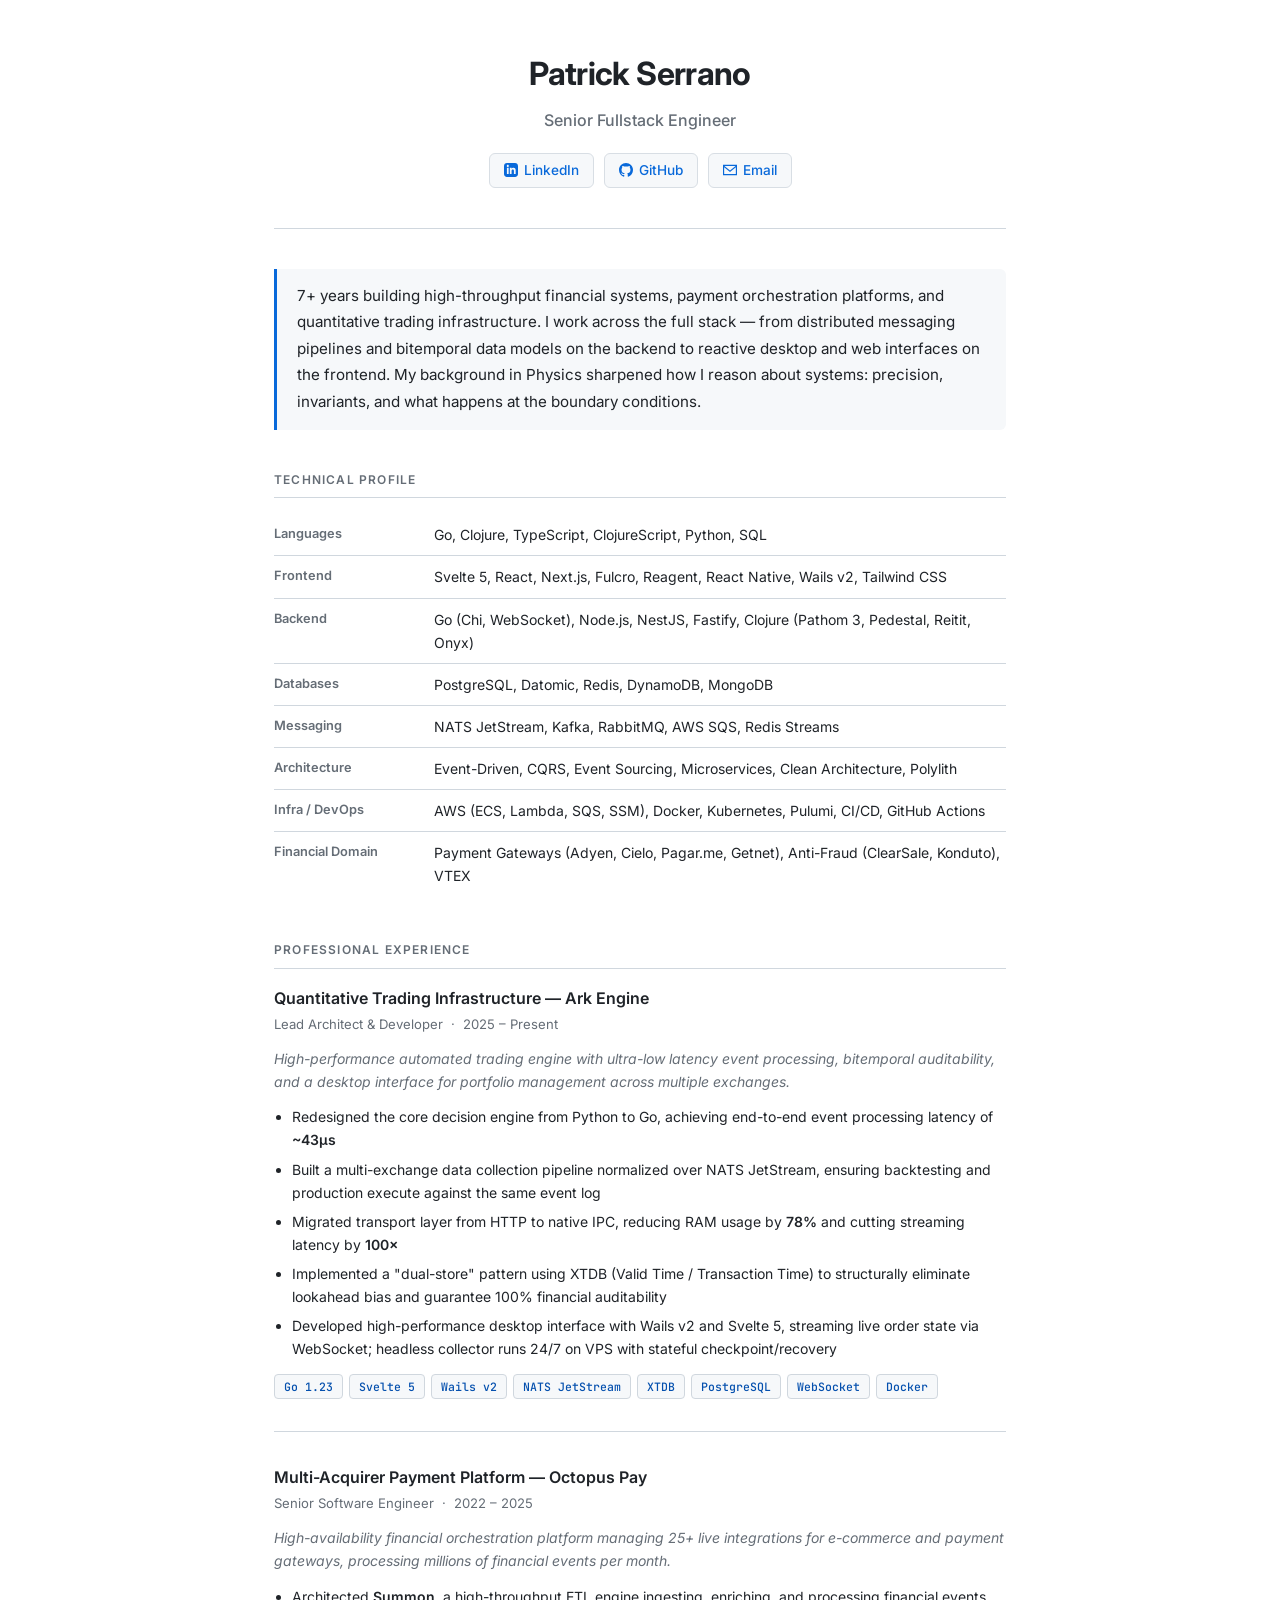
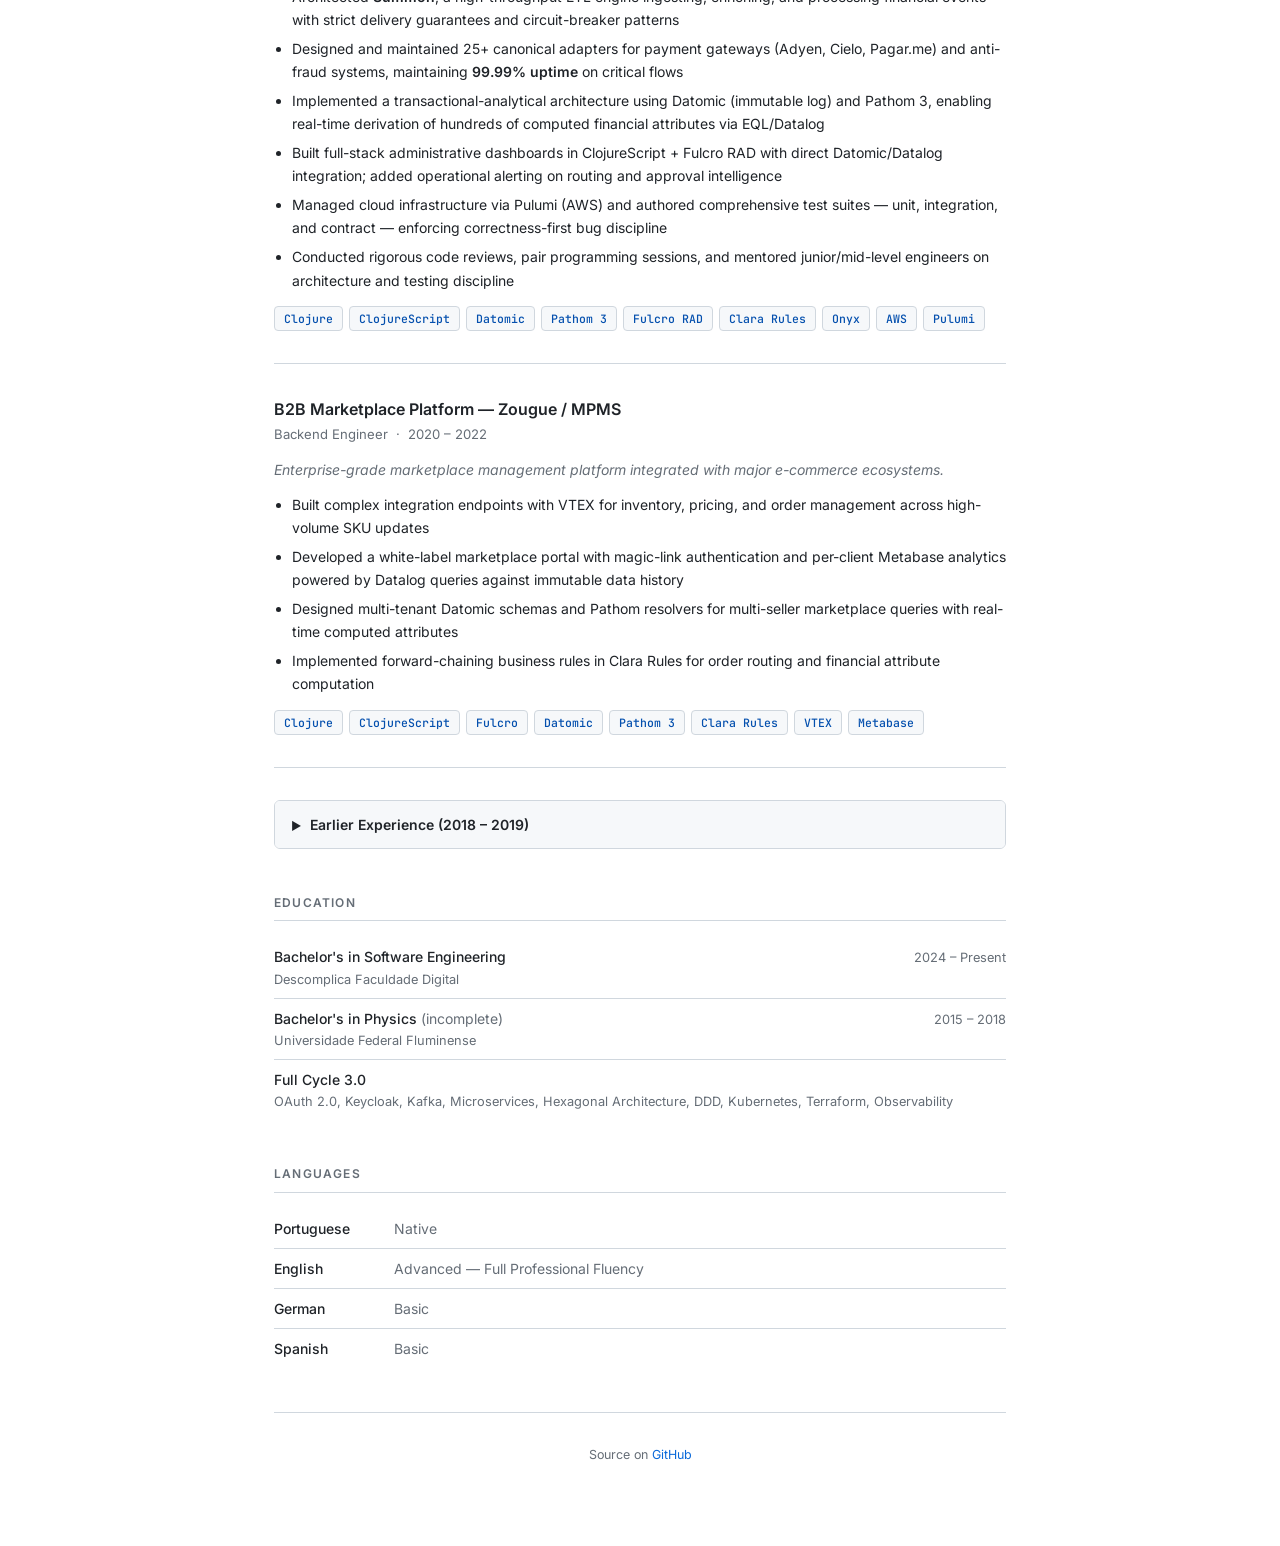
==== index.html @ f4741455 "feat: adiciona versão web do currículo via GitHub Pages - index.html: currículo fullstack em HTML/CS" ====
<!DOCTYPE html>
<html lang="en">
<head>
  <meta charset="UTF-8" />
  <meta name="viewport" content="width=device-width, initial-scale=1.0" />
  <title>Patrick Serrano — Senior Fullstack Engineer</title>
  <link rel="preconnect" href="https://fonts.googleapis.com" />
  <link rel="preconnect" href="https://fonts.gstatic.com" crossorigin />
  <link href="https://fonts.googleapis.com/css2?family=Inter:wght@400;500;600;700&family=JetBrains+Mono:wght@400;500&display=swap" rel="stylesheet" />
  <style>
    /* ── Tokens: dark high-contrast (default) ── */
    :root {
      --bg:          #0d1117;
      --bg-subtle:   #161b22;
      --border:      #21262d;
      --border-muted:#30363d;
      --text:        #e6edf3;
      --text-muted:  #8b949e;
      --accent:      #58a6ff;
      --tag-bg:      #161b22;
      --tag-border:  #30363d;
      --tag-text:    #79c0ff;
      --quote-border:#388bfd;
      --strong:      #cdd9e5;
    }

    @media (prefers-color-scheme: light) {
      :root {
        --bg:          #ffffff;
        --bg-subtle:   #f6f8fa;
        --border:      #d0d7de;
        --border-muted:#d8dee4;
        --text:        #1f2328;
        --text-muted:  #656d76;
        --accent:      #0969da;
        --tag-bg:      #f6f8fa;
        --tag-border:  #d0d7de;
        --tag-text:    #0550ae;
        --quote-border:#0969da;
        --strong:      #1f2328;
      }
    }

    @media print {
      :root {
        --bg:          #ffffff;
        --bg-subtle:   #ffffff;
        --border:      #d0d7de;
        --border-muted:#d0d7de;
        --text:        #000000;
        --text-muted:  #444444;
        --accent:      #0550ae;
        --tag-bg:      #f6f8fa;
        --tag-border:  #d0d7de;
        --tag-text:    #0550ae;
        --quote-border:#0550ae;
        --strong:      #000000;
      }
      .header-links, footer { display: none; }
      body { font-size: 11pt; }
      section { page-break-inside: avoid; }
    }

    /* ── Reset & base ── */
    *, *::before, *::after { box-sizing: border-box; margin: 0; padding: 0; }

    body {
      background-color: var(--bg);
      color: var(--text);
      font-family: 'Inter', system-ui, sans-serif;
      font-size: 15px;
      line-height: 1.65;
      -webkit-font-smoothing: antialiased;
    }

    /* ── Layout ── */
    .container {
      max-width: 780px;
      margin: 0 auto;
      padding: 48px 24px 80px;
    }

    /* ── Header ── */
    header {
      text-align: center;
      padding-bottom: 40px;
      border-bottom: 1px solid var(--border);
      margin-bottom: 40px;
    }

    header h1 {
      font-size: 2rem;
      font-weight: 700;
      letter-spacing: -0.02em;
      color: var(--text);
      margin-bottom: 6px;
    }

    header .subtitle {
      font-size: 1rem;
      color: var(--text-muted);
      font-weight: 500;
      margin-bottom: 20px;
    }

    .header-links {
      display: flex;
      flex-wrap: wrap;
      gap: 10px;
      justify-content: center;
    }

    .header-links a {
      display: inline-flex;
      align-items: center;
      gap: 6px;
      padding: 5px 14px;
      border: 1px solid var(--border-muted);
      border-radius: 6px;
      color: var(--accent);
      text-decoration: none;
      font-size: 0.85rem;
      font-weight: 500;
      background: var(--bg-subtle);
      transition: border-color 0.15s;
    }

    .header-links a:hover { border-color: var(--accent); }

    /* ── Summary blockquote ── */
    blockquote {
      border-left: 3px solid var(--quote-border);
      padding: 14px 20px;
      margin-bottom: 40px;
      background: var(--bg-subtle);
      border-radius: 0 6px 6px 0;
      color: var(--text);
      font-size: 0.95rem;
      line-height: 1.75;
    }

    /* ── Sections ── */
    section {
      margin-bottom: 44px;
    }

    section h2 {
      font-size: 0.75rem;
      font-weight: 600;
      letter-spacing: 0.1em;
      text-transform: uppercase;
      color: var(--text-muted);
      margin-bottom: 16px;
      padding-bottom: 8px;
      border-bottom: 1px solid var(--border);
    }

    /* ── Skills table ── */
    .skills-table {
      width: 100%;
      border-collapse: collapse;
      font-size: 0.875rem;
    }

    .skills-table tr {
      border-bottom: 1px solid var(--border);
    }

    .skills-table tr:last-child {
      border-bottom: none;
    }

    .skills-table td {
      padding: 9px 0;
      vertical-align: top;
    }

    .skills-table td:first-child {
      width: 160px;
      font-weight: 600;
      color: var(--text-muted);
      font-size: 0.8rem;
      padding-right: 16px;
      white-space: nowrap;
    }

    /* ── Experience entries ── */
    .entry {
      padding: 0 0 32px;
      margin-bottom: 32px;
      border-bottom: 1px solid var(--border);
    }

    .entry:last-child {
      border-bottom: none;
      margin-bottom: 0;
      padding-bottom: 0;
    }

    .entry-header {
      margin-bottom: 12px;
    }

    .entry-title {
      font-size: 1rem;
      font-weight: 600;
      color: var(--strong);
      margin-bottom: 2px;
    }

    .entry-meta {
      font-size: 0.82rem;
      color: var(--text-muted);
    }

    .entry-description {
      font-size: 0.875rem;
      color: var(--text-muted);
      margin-bottom: 12px;
      font-style: italic;
    }

    .entry ul {
      padding-left: 18px;
      margin-bottom: 14px;
    }

    .entry ul li {
      font-size: 0.875rem;
      line-height: 1.65;
      margin-bottom: 6px;
      color: var(--text);
    }

    .entry ul li strong {
      color: var(--strong);
      font-weight: 600;
    }

    /* ── Tech tags ── */
    .tags {
      display: flex;
      flex-wrap: wrap;
      gap: 6px;
      margin-top: 12px;
    }

    .tag {
      font-family: 'JetBrains Mono', monospace;
      font-size: 0.72rem;
      font-weight: 500;
      padding: 2px 9px;
      border: 1px solid var(--tag-border);
      border-radius: 4px;
      background: var(--tag-bg);
      color: var(--tag-text);
      white-space: nowrap;
    }

    /* ── Details/summary (earlier experience) ── */
    details {
      border: 1px solid var(--border);
      border-radius: 6px;
      overflow: hidden;
    }

    summary {
      padding: 12px 16px;
      font-size: 0.875rem;
      font-weight: 600;
      cursor: pointer;
      background: var(--bg-subtle);
      color: var(--text);
      user-select: none;
      list-style: none;
    }

    summary::-webkit-details-marker { display: none; }

    summary::before {
      content: '▶';
      display: inline-block;
      margin-right: 8px;
      font-size: 0.7rem;
      transition: transform 0.15s;
    }

    details[open] summary::before {
      transform: rotate(90deg);
    }

    .details-body {
      padding: 20px 20px 4px;
    }

    .details-body .entry {
      padding-bottom: 20px;
      margin-bottom: 20px;
    }

    /* ── Education & Languages tables ── */
    .edu-item {
      display: flex;
      justify-content: space-between;
      align-items: baseline;
      padding: 8px 0;
      border-bottom: 1px solid var(--border);
      font-size: 0.875rem;
    }

    .edu-item:last-child { border-bottom: none; }

    .edu-item .edu-main { font-weight: 500; color: var(--text); }
    .edu-item .edu-sub  { font-size: 0.8rem; color: var(--text-muted); }
    .edu-item .edu-date { font-size: 0.8rem; color: var(--text-muted); white-space: nowrap; margin-left: 12px; }

    .lang-table {
      width: 100%;
      border-collapse: collapse;
      font-size: 0.875rem;
    }

    .lang-table tr { border-bottom: 1px solid var(--border); }
    .lang-table tr:last-child { border-bottom: none; }
    .lang-table td { padding: 8px 0; }
    .lang-table td:first-child { font-weight: 500; width: 120px; }
    .lang-table td:last-child  { color: var(--text-muted); }

    /* ── Footer ── */
    footer {
      text-align: center;
      font-size: 0.78rem;
      color: var(--text-muted);
      padding-top: 32px;
      border-top: 1px solid var(--border);
    }

    footer a { color: var(--accent); text-decoration: none; }
    footer a:hover { text-decoration: underline; }

    /* ── Responsive ── */
    @media (max-width: 600px) {
      .container { padding: 32px 16px 60px; }
      header h1  { font-size: 1.6rem; }
      .skills-table td:first-child { width: 110px; font-size: 0.75rem; }
      .edu-item  { flex-direction: column; gap: 2px; }
      .edu-item .edu-date { margin-left: 0; }
    }
  </style>
</head>
<body>
<div class="container">

  <!-- ── Header ── -->
  <header>
    <h1>Patrick Serrano</h1>
    <p class="subtitle">Senior Fullstack Engineer</p>
    <nav class="header-links">
      <a href="https://linkedin.com/in/patrickcmserrano" target="_blank" rel="noopener">
        <svg width="14" height="14" viewBox="0 0 24 24" fill="currentColor"><path d="M19 0h-14c-2.761 0-5 2.239-5 5v14c0 2.761 2.239 5 5 5h14c2.762 0 5-2.239 5-5v-14c0-2.761-2.238-5-5-5zm-11 19h-3v-11h3v11zm-1.5-12.268c-.966 0-1.75-.79-1.75-1.764s.784-1.764 1.75-1.764 1.75.79 1.75 1.764-.783 1.764-1.75 1.764zm13.5 12.268h-3v-5.604c0-3.368-4-3.113-4 0v5.604h-3v-11h3v1.765c1.396-2.586 7-2.777 7 2.476v6.759z"/></svg>
        LinkedIn
      </a>
      <a href="https://github.com/patrickcmserrano" target="_blank" rel="noopener">
        <svg width="14" height="14" viewBox="0 0 24 24" fill="currentColor"><path d="M12 0c-6.626 0-12 5.373-12 12 0 5.302 3.438 9.8 8.207 11.387.599.111.793-.261.793-.577v-2.234c-3.338.726-4.033-1.416-4.033-1.416-.546-1.387-1.333-1.756-1.333-1.756-1.089-.745.083-.729.083-.729 1.205.084 1.839 1.237 1.839 1.237 1.07 1.834 2.807 1.304 3.492.997.107-.775.418-1.305.762-1.604-2.665-.305-5.467-1.334-5.467-5.931 0-1.311.469-2.381 1.236-3.221-.124-.303-.535-1.524.117-3.176 0 0 1.008-.322 3.301 1.23.957-.266 1.983-.399 3.003-.404 1.02.005 2.047.138 3.006.404 2.291-1.552 3.297-1.23 3.297-1.23.653 1.653.242 2.874.118 3.176.77.84 1.235 1.911 1.235 3.221 0 4.609-2.807 5.624-5.479 5.921.43.372.823 1.102.823 2.222v3.293c0 .319.192.694.801.576 4.765-1.589 8.199-6.086 8.199-11.386 0-6.627-5.373-12-12-12z"/></svg>
        GitHub
      </a>
      <a href="mailto:patrickcmserrano@gmail.com">
        <svg width="14" height="14" viewBox="0 0 24 24" fill="currentColor"><path d="M0 3v18h24v-18h-24zm21.518 2l-9.518 7.713-9.518-7.713h19.036zm-19.518 14v-11.817l10 8.104 10-8.104v11.817h-20z"/></svg>
        Email
      </a>
    </nav>
  </header>

  <!-- ── Summary ── -->
  <blockquote>
    7+ years building high-throughput financial systems, payment orchestration platforms, and quantitative trading infrastructure. I work across the full stack — from distributed messaging pipelines and bitemporal data models on the backend to reactive desktop and web interfaces on the frontend. My background in Physics sharpened how I reason about systems: precision, invariants, and what happens at the boundary conditions.
  </blockquote>

  <!-- ── Technical Profile ── -->
  <section>
    <h2>Technical Profile</h2>
    <table class="skills-table">
      <tr><td>Languages</td><td>Go, Clojure, TypeScript, ClojureScript, Python, SQL</td></tr>
      <tr><td>Frontend</td><td>Svelte 5, React, Next.js, Fulcro, Reagent, React Native, Wails v2, Tailwind CSS</td></tr>
      <tr><td>Backend</td><td>Go (Chi, WebSocket), Node.js, NestJS, Fastify, Clojure (Pathom 3, Pedestal, Reitit, Onyx)</td></tr>
      <tr><td>Databases</td><td>PostgreSQL, Datomic, Redis, DynamoDB, MongoDB</td></tr>
      <tr><td>Messaging</td><td>NATS JetStream, Kafka, RabbitMQ, AWS SQS, Redis Streams</td></tr>
      <tr><td>Architecture</td><td>Event-Driven, CQRS, Event Sourcing, Microservices, Clean Architecture, Polylith</td></tr>
      <tr><td>Infra / DevOps</td><td>AWS (ECS, Lambda, SQS, SSM), Docker, Kubernetes, Pulumi, CI/CD, GitHub Actions</td></tr>
      <tr><td>Financial Domain</td><td>Payment Gateways (Adyen, Cielo, Pagar.me, Getnet), Anti-Fraud (ClearSale, Konduto), VTEX</td></tr>
    </table>
  </section>

  <!-- ── Experience ── -->
  <section>
    <h2>Professional Experience</h2>

    <div class="entry">
      <div class="entry-header">
        <div class="entry-title">Quantitative Trading Infrastructure — Ark Engine</div>
        <div class="entry-meta">Lead Architect &amp; Developer &nbsp;·&nbsp; 2025 – Present</div>
      </div>
      <p class="entry-description">High-performance automated trading engine with ultra-low latency event processing, bitemporal auditability, and a desktop interface for portfolio management across multiple exchanges.</p>
      <ul>
        <li>Redesigned the core decision engine from Python to Go, achieving end-to-end event processing latency of <strong>~43µs</strong></li>
        <li>Built a multi-exchange data collection pipeline normalized over NATS JetStream, ensuring backtesting and production execute against the same event log</li>
        <li>Migrated transport layer from HTTP to native IPC, reducing RAM usage by <strong>78%</strong> and cutting streaming latency by <strong>100×</strong></li>
        <li>Implemented a "dual-store" pattern using XTDB (Valid Time / Transaction Time) to structurally eliminate lookahead bias and guarantee 100% financial auditability</li>
        <li>Developed high-performance desktop interface with Wails v2 and Svelte 5, streaming live order state via WebSocket; headless collector runs 24/7 on VPS with stateful checkpoint/recovery</li>
      </ul>
      <div class="tags">
        <span class="tag">Go 1.23</span>
        <span class="tag">Svelte 5</span>
        <span class="tag">Wails v2</span>
        <span class="tag">NATS JetStream</span>
        <span class="tag">XTDB</span>
        <span class="tag">PostgreSQL</span>
        <span class="tag">WebSocket</span>
        <span class="tag">Docker</span>
      </div>
    </div>

    <div class="entry">
      <div class="entry-header">
        <div class="entry-title">Multi-Acquirer Payment Platform — Octopus Pay</div>
        <div class="entry-meta">Senior Software Engineer &nbsp;·&nbsp; 2022 – 2025</div>
      </div>
      <p class="entry-description">High-availability financial orchestration platform managing 25+ live integrations for e-commerce and payment gateways, processing millions of financial events per month.</p>
      <ul>
        <li>Architected <strong>Summon</strong>, a high-throughput ETL engine ingesting, enriching, and processing financial events with strict delivery guarantees and circuit-breaker patterns</li>
        <li>Designed and maintained 25+ canonical adapters for payment gateways (Adyen, Cielo, Pagar.me) and anti-fraud systems, maintaining <strong>99.99% uptime</strong> on critical flows</li>
        <li>Implemented a transactional-analytical architecture using Datomic (immutable log) and Pathom 3, enabling real-time derivation of hundreds of computed financial attributes via EQL/Datalog</li>
        <li>Built full-stack administrative dashboards in ClojureScript + Fulcro RAD with direct Datomic/Datalog integration; added operational alerting on routing and approval intelligence</li>
        <li>Managed cloud infrastructure via Pulumi (AWS) and authored comprehensive test suites — unit, integration, and contract — enforcing correctness-first bug discipline</li>
        <li>Conducted rigorous code reviews, pair programming sessions, and mentored junior/mid-level engineers on architecture and testing discipline</li>
      </ul>
      <div class="tags">
        <span class="tag">Clojure</span>
        <span class="tag">ClojureScript</span>
        <span class="tag">Datomic</span>
        <span class="tag">Pathom 3</span>
        <span class="tag">Fulcro RAD</span>
        <span class="tag">Clara Rules</span>
        <span class="tag">Onyx</span>
        <span class="tag">AWS</span>
        <span class="tag">Pulumi</span>
      </div>
    </div>

    <div class="entry">
      <div class="entry-header">
        <div class="entry-title">B2B Marketplace Platform — Zougue / MPMS</div>
        <div class="entry-meta">Backend Engineer &nbsp;·&nbsp; 2020 – 2022</div>
      </div>
      <p class="entry-description">Enterprise-grade marketplace management platform integrated with major e-commerce ecosystems.</p>
      <ul>
        <li>Built complex integration endpoints with VTEX for inventory, pricing, and order management across high-volume SKU updates</li>
        <li>Developed a white-label marketplace portal with magic-link authentication and per-client Metabase analytics powered by Datalog queries against immutable data history</li>
        <li>Designed multi-tenant Datomic schemas and Pathom resolvers for multi-seller marketplace queries with real-time computed attributes</li>
        <li>Implemented forward-chaining business rules in Clara Rules for order routing and financial attribute computation</li>
      </ul>
      <div class="tags">
        <span class="tag">Clojure</span>
        <span class="tag">ClojureScript</span>
        <span class="tag">Fulcro</span>
        <span class="tag">Datomic</span>
        <span class="tag">Pathom 3</span>
        <span class="tag">Clara Rules</span>
        <span class="tag">VTEX</span>
        <span class="tag">Metabase</span>
      </div>
    </div>

    <details>
      <summary>Earlier Experience (2018 – 2019)</summary>
      <div class="details-body">
        <div class="entry">
          <div class="entry-header">
            <div class="entry-title">Real Estate Platform</div>
          </div>
          <p class="entry-description">Full-stack mobile and web application built from scratch for decentralized property listing and negotiation. Iterated continuously on UX based on real user feedback.</p>
          <div class="tags">
            <span class="tag">ClojureScript</span>
            <span class="tag">Fulcro</span>
            <span class="tag">React Native</span>
          </div>
        </div>
        <div class="entry">
          <div class="entry-header">
            <div class="entry-title">Fintech Payment Gateway</div>
          </div>
          <p class="entry-description">Front-end development and early financial integrations for a payment gateway startup, establishing foundations in payment flow traceability and security practices.</p>
          <div class="tags">
            <span class="tag">ClojureScript</span>
            <span class="tag">Fulcro</span>
            <span class="tag">REST APIs</span>
          </div>
        </div>
      </div>
    </details>
  </section>

  <!-- ── Education ── -->
  <section>
    <h2>Education</h2>
    <div class="edu-item">
      <div>
        <div class="edu-main">Bachelor's in Software Engineering</div>
        <div class="edu-sub">Descomplica Faculdade Digital</div>
      </div>
      <div class="edu-date">2024 – Present</div>
    </div>
    <div class="edu-item">
      <div>
        <div class="edu-main">Bachelor's in Physics <span style="color:var(--text-muted);font-weight:400">(incomplete)</span></div>
        <div class="edu-sub">Universidade Federal Fluminense</div>
      </div>
      <div class="edu-date">2015 – 2018</div>
    </div>
    <div class="edu-item">
      <div>
        <div class="edu-main">Full Cycle 3.0</div>
        <div class="edu-sub">OAuth 2.0, Keycloak, Kafka, Microservices, Hexagonal Architecture, DDD, Kubernetes, Terraform, Observability</div>
      </div>
    </div>
  </section>

  <!-- ── Languages ── -->
  <section>
    <h2>Languages</h2>
    <table class="lang-table">
      <tr><td>Portuguese</td><td>Native</td></tr>
      <tr><td>English</td><td>Advanced — Full Professional Fluency</td></tr>
      <tr><td>German</td><td>Basic</td></tr>
      <tr><td>Spanish</td><td>Basic</td></tr>
    </table>
  </section>

  <!-- ── Footer ── -->
  <footer>
    Source on <a href="https://github.com/patrickcmserrano/resume" target="_blank" rel="noopener">GitHub</a>
  </footer>

</div>
</body>
</html>
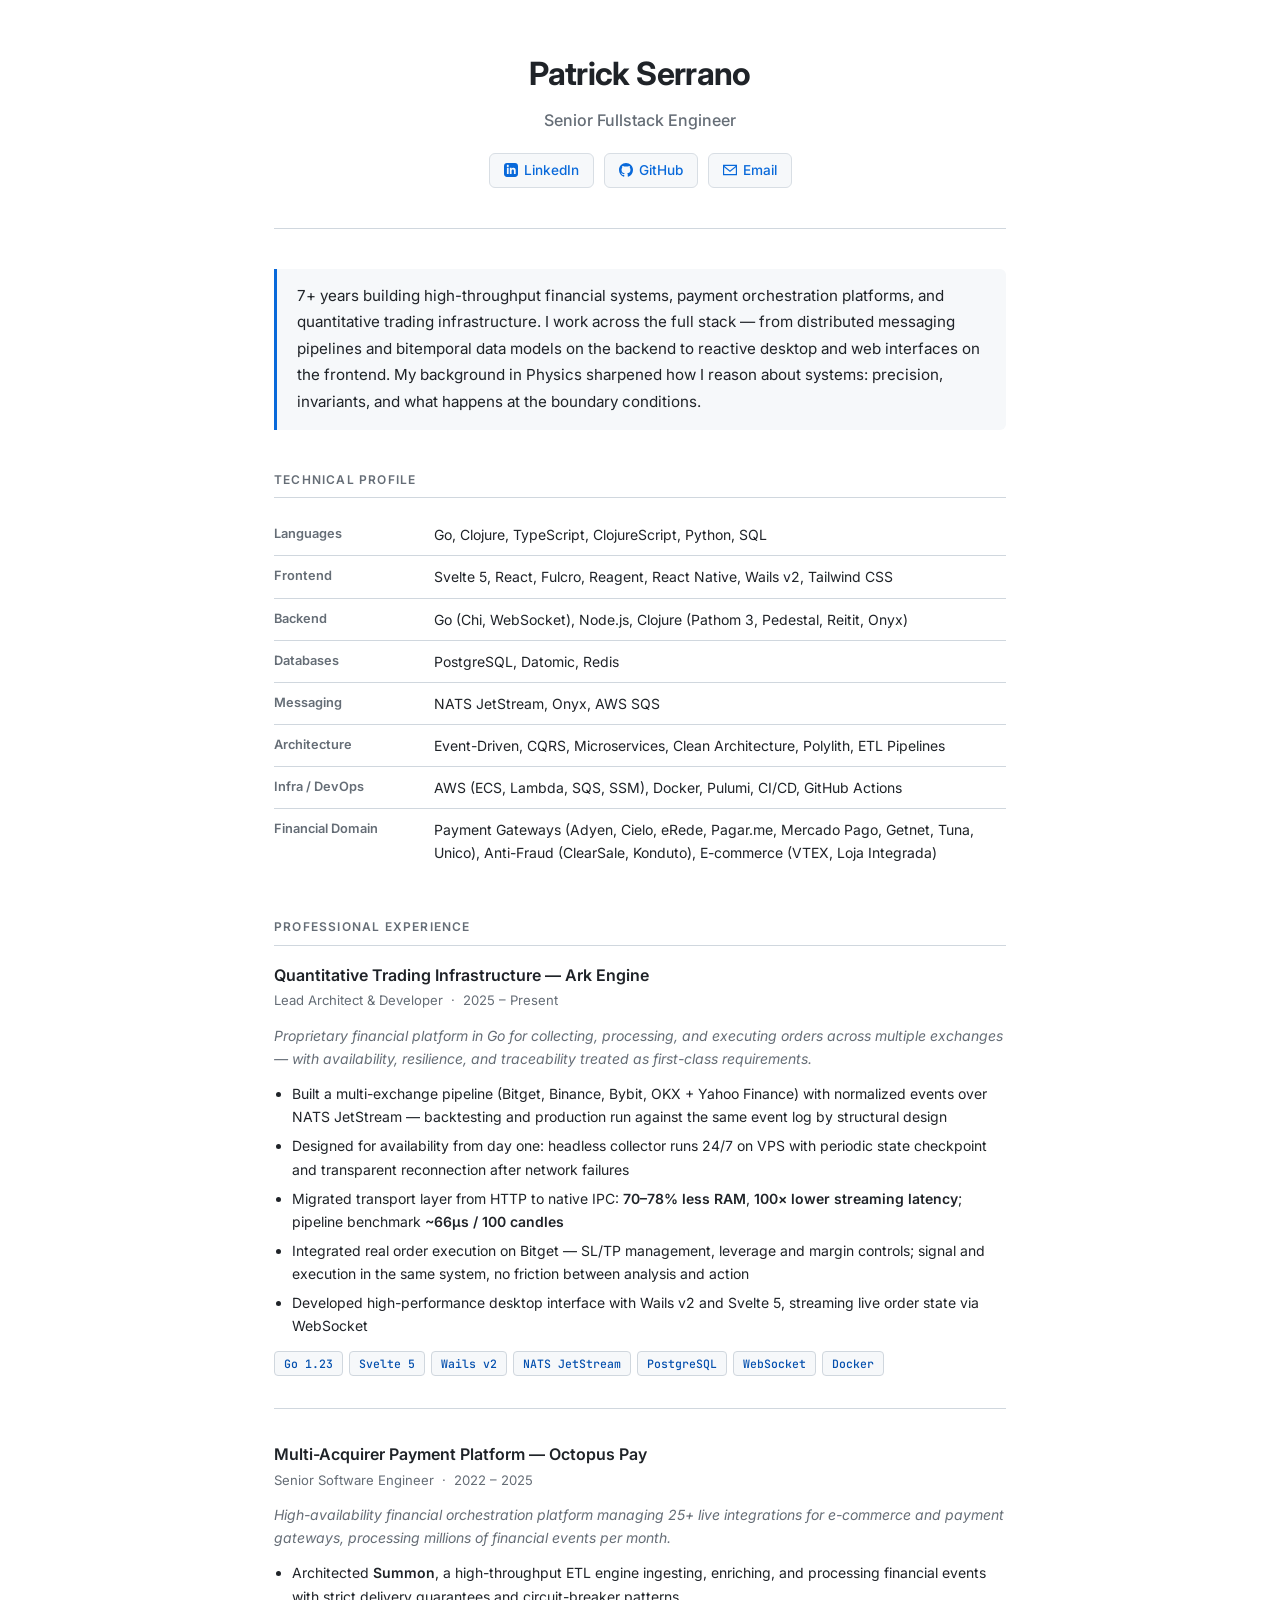
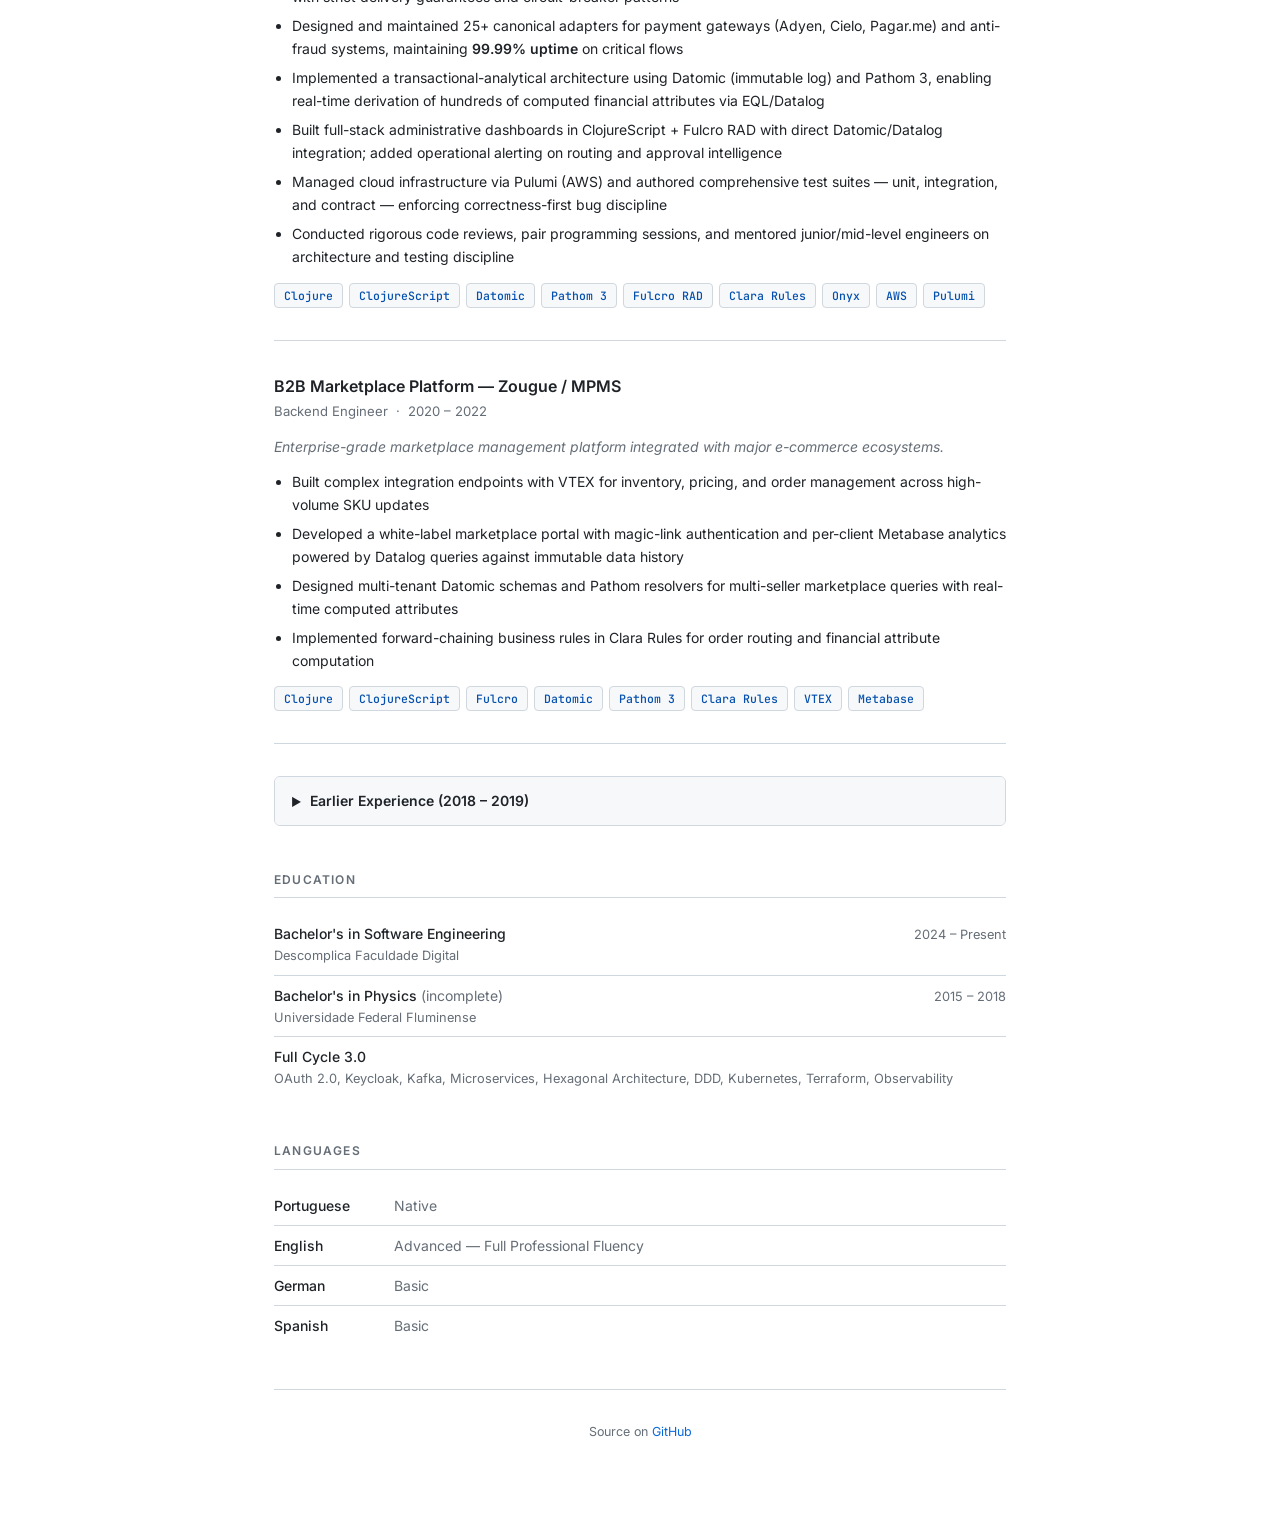
==== commit d174d19e: "fix: alinha perfil geral com currículo Stone (remove XTDB e dados desatualizados) - Remove XTDB, dua" ====
--- a/index.html
+++ b/index.html
@@ -381,13 +381,13 @@
     <h2>Technical Profile</h2>
     <table class="skills-table">
       <tr><td>Languages</td><td>Go, Clojure, TypeScript, ClojureScript, Python, SQL</td></tr>
-      <tr><td>Frontend</td><td>Svelte 5, React, Next.js, Fulcro, Reagent, React Native, Wails v2, Tailwind CSS</td></tr>
-      <tr><td>Backend</td><td>Go (Chi, WebSocket), Node.js, NestJS, Fastify, Clojure (Pathom 3, Pedestal, Reitit, Onyx)</td></tr>
-      <tr><td>Databases</td><td>PostgreSQL, Datomic, Redis, DynamoDB, MongoDB</td></tr>
-      <tr><td>Messaging</td><td>NATS JetStream, Kafka, RabbitMQ, AWS SQS, Redis Streams</td></tr>
-      <tr><td>Architecture</td><td>Event-Driven, CQRS, Event Sourcing, Microservices, Clean Architecture, Polylith</td></tr>
-      <tr><td>Infra / DevOps</td><td>AWS (ECS, Lambda, SQS, SSM), Docker, Kubernetes, Pulumi, CI/CD, GitHub Actions</td></tr>
-      <tr><td>Financial Domain</td><td>Payment Gateways (Adyen, Cielo, Pagar.me, Getnet), Anti-Fraud (ClearSale, Konduto), VTEX</td></tr>
+      <tr><td>Frontend</td><td>Svelte 5, React, Fulcro, Reagent, React Native, Wails v2, Tailwind CSS</td></tr>
+      <tr><td>Backend</td><td>Go (Chi, WebSocket), Node.js, Clojure (Pathom 3, Pedestal, Reitit, Onyx)</td></tr>
+      <tr><td>Databases</td><td>PostgreSQL, Datomic, Redis</td></tr>
+      <tr><td>Messaging</td><td>NATS JetStream, Onyx, AWS SQS</td></tr>
+      <tr><td>Architecture</td><td>Event-Driven, CQRS, Microservices, Clean Architecture, Polylith, ETL Pipelines</td></tr>
+      <tr><td>Infra / DevOps</td><td>AWS (ECS, Lambda, SQS, SSM), Docker, Pulumi, CI/CD, GitHub Actions</td></tr>
+      <tr><td>Financial Domain</td><td>Payment Gateways (Adyen, Cielo, eRede, Pagar.me, Mercado Pago, Getnet, Tuna, Unico), Anti-Fraud (ClearSale, Konduto), E-commerce (VTEX, Loja Integrada)</td></tr>
     </table>
   </section>
 
@@ -400,20 +400,19 @@
         <div class="entry-title">Quantitative Trading Infrastructure — Ark Engine</div>
         <div class="entry-meta">Lead Architect &amp; Developer &nbsp;·&nbsp; 2025 – Present</div>
       </div>
-      <p class="entry-description">High-performance automated trading engine with ultra-low latency event processing, bitemporal auditability, and a desktop interface for portfolio management across multiple exchanges.</p>
+      <p class="entry-description">Proprietary financial platform in Go for collecting, processing, and executing orders across multiple exchanges — with availability, resilience, and traceability treated as first-class requirements.</p>
       <ul>
-        <li>Redesigned the core decision engine from Python to Go, achieving end-to-end event processing latency of <strong>~43µs</strong></li>
-        <li>Built a multi-exchange data collection pipeline normalized over NATS JetStream, ensuring backtesting and production execute against the same event log</li>
-        <li>Migrated transport layer from HTTP to native IPC, reducing RAM usage by <strong>78%</strong> and cutting streaming latency by <strong>100×</strong></li>
-        <li>Implemented a "dual-store" pattern using XTDB (Valid Time / Transaction Time) to structurally eliminate lookahead bias and guarantee 100% financial auditability</li>
-        <li>Developed high-performance desktop interface with Wails v2 and Svelte 5, streaming live order state via WebSocket; headless collector runs 24/7 on VPS with stateful checkpoint/recovery</li>
+        <li>Built a multi-exchange pipeline (Bitget, Binance, Bybit, OKX + Yahoo Finance) with normalized events over NATS JetStream — backtesting and production run against the same event log by structural design</li>
+        <li>Designed for availability from day one: headless collector runs 24/7 on VPS with periodic state checkpoint and transparent reconnection after network failures</li>
+        <li>Migrated transport layer from HTTP to native IPC: <strong>70–78% less RAM</strong>, <strong>100× lower streaming latency</strong>; pipeline benchmark <strong>~66µs / 100 candles</strong></li>
+        <li>Integrated real order execution on Bitget — SL/TP management, leverage and margin controls; signal and execution in the same system, no friction between analysis and action</li>
+        <li>Developed high-performance desktop interface with Wails v2 and Svelte 5, streaming live order state via WebSocket</li>
       </ul>
       <div class="tags">
         <span class="tag">Go 1.23</span>
         <span class="tag">Svelte 5</span>
         <span class="tag">Wails v2</span>
         <span class="tag">NATS JetStream</span>
-        <span class="tag">XTDB</span>
         <span class="tag">PostgreSQL</span>
         <span class="tag">WebSocket</span>
         <span class="tag">Docker</span>
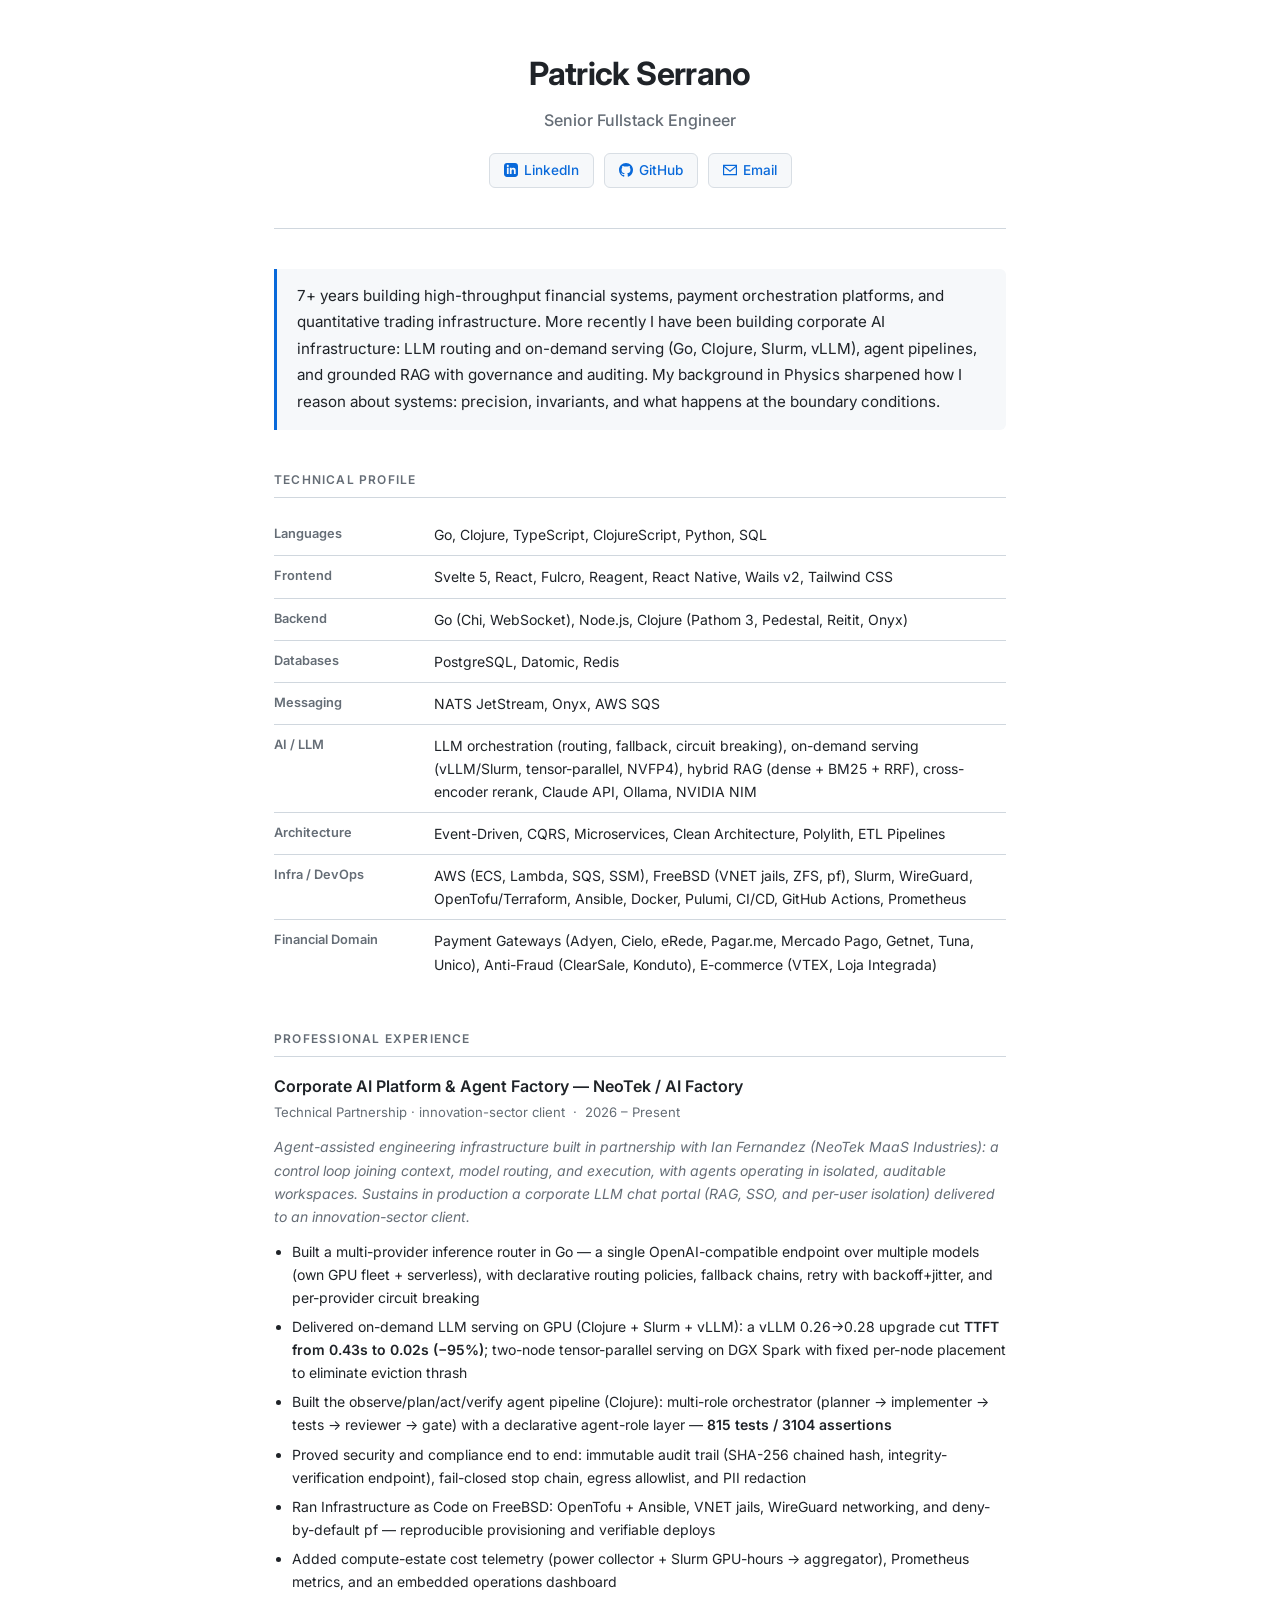
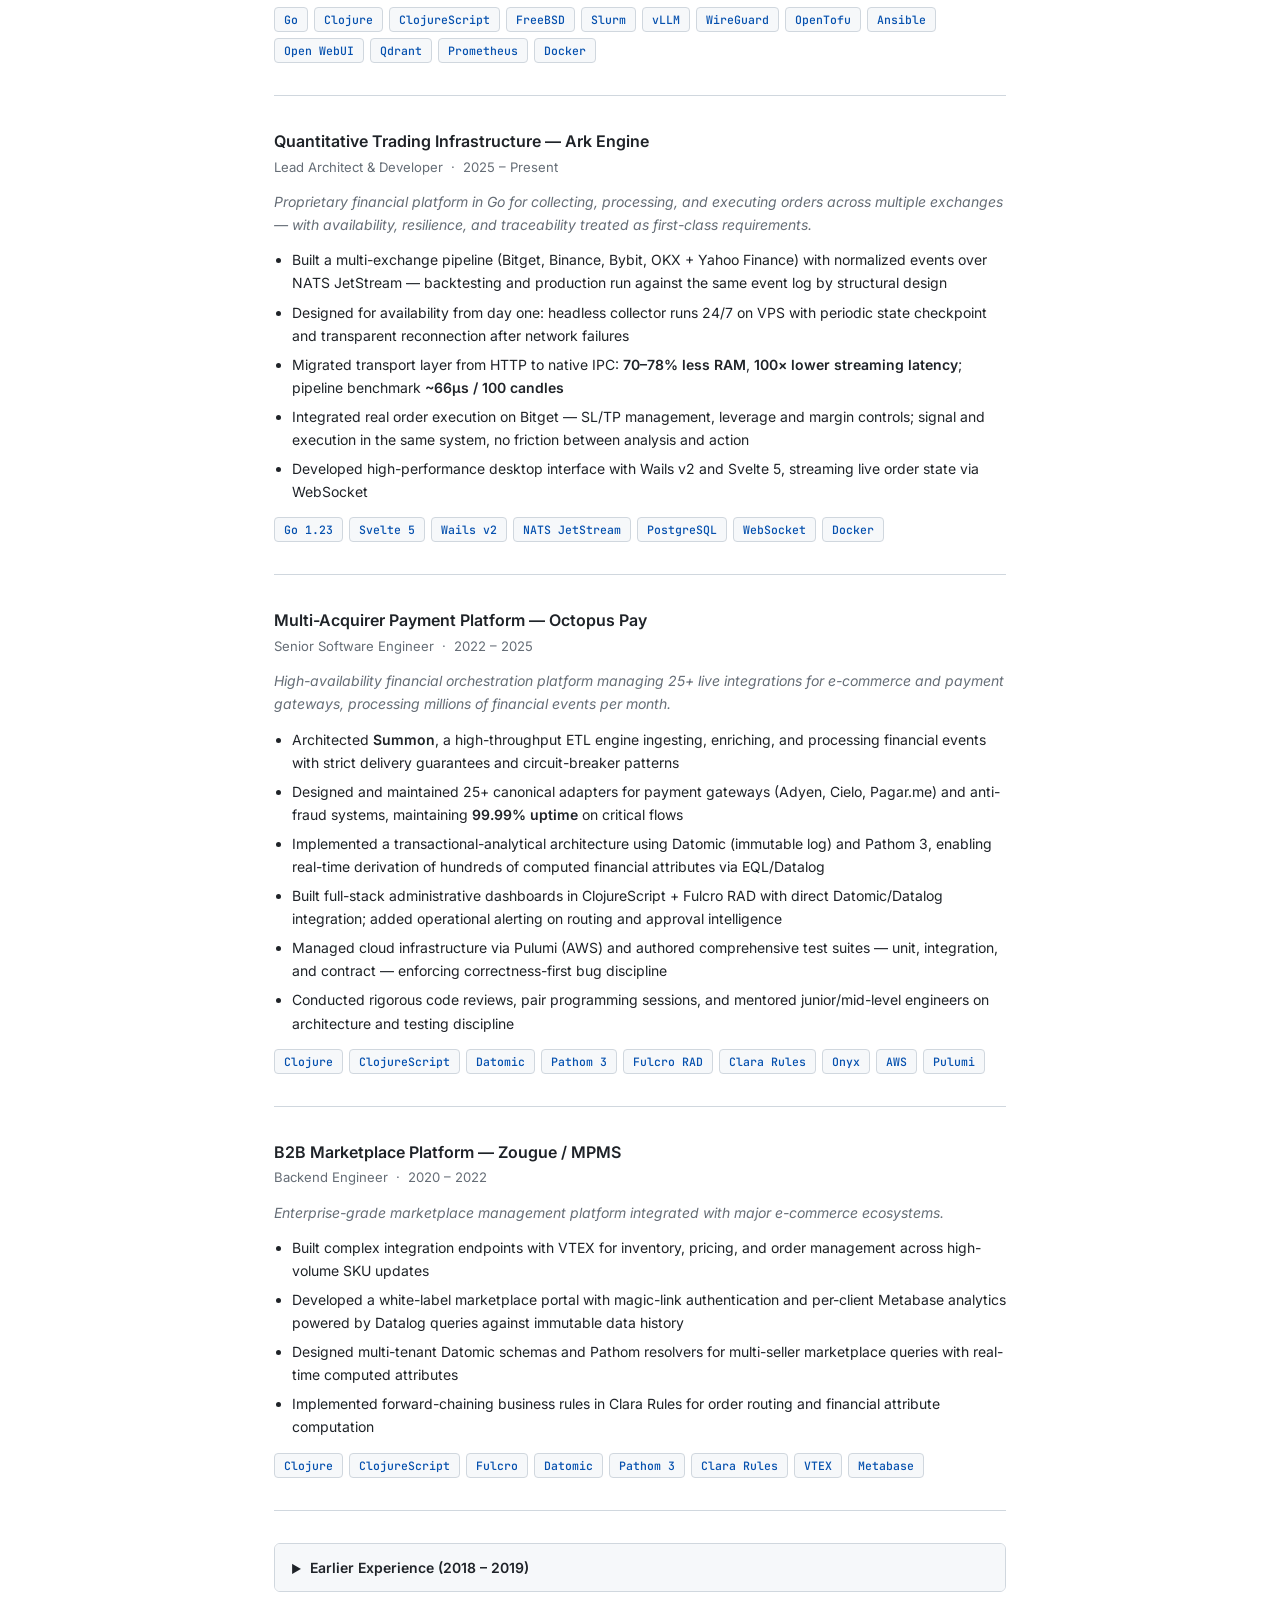
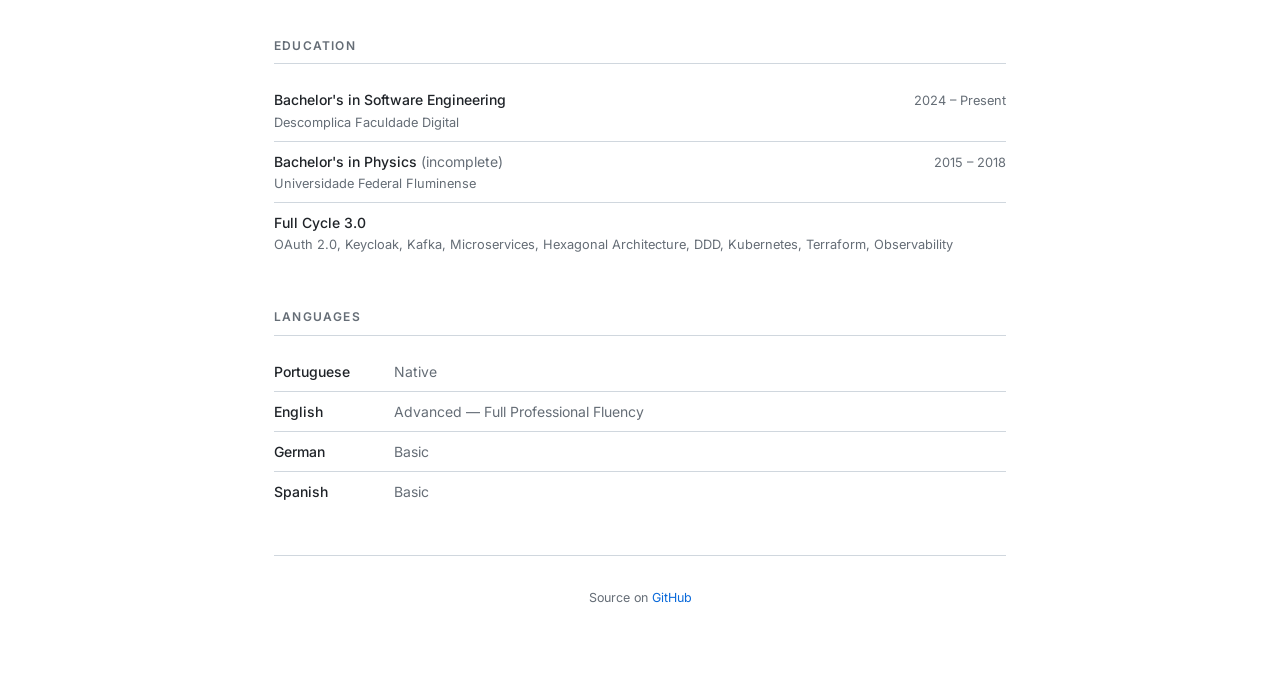
==== commit 2c4eaecd: "feat(cv): fonte única resume.yaml gera index.html e README - adiciona resume.yaml + build.py (index." ====
--- a/index.html
+++ b/index.html
@@ -346,6 +346,7 @@
       .edu-item  { flex-direction: column; gap: 2px; }
       .edu-item .edu-date { margin-left: 0; }
     }
+  
   </style>
 </head>
 <body>
@@ -373,7 +374,7 @@
 
   <!-- ── Summary ── -->
   <blockquote>
-    7+ years building high-throughput financial systems, payment orchestration platforms, and quantitative trading infrastructure. I work across the full stack — from distributed messaging pipelines and bitemporal data models on the backend to reactive desktop and web interfaces on the frontend. My background in Physics sharpened how I reason about systems: precision, invariants, and what happens at the boundary conditions.
+    7+ years building high-throughput financial systems, payment orchestration platforms, and quantitative trading infrastructure. More recently I have been building corporate AI infrastructure: LLM routing and on-demand serving (Go, Clojure, Slurm, vLLM), agent pipelines, and grounded RAG with governance and auditing. My background in Physics sharpened how I reason about systems: precision, invariants, and what happens at the boundary conditions.
   </blockquote>
 
   <!-- ── Technical Profile ── -->
@@ -385,8 +386,9 @@
       <tr><td>Backend</td><td>Go (Chi, WebSocket), Node.js, Clojure (Pathom 3, Pedestal, Reitit, Onyx)</td></tr>
       <tr><td>Databases</td><td>PostgreSQL, Datomic, Redis</td></tr>
       <tr><td>Messaging</td><td>NATS JetStream, Onyx, AWS SQS</td></tr>
+      <tr><td>AI / LLM</td><td>LLM orchestration (routing, fallback, circuit breaking), on-demand serving (vLLM/Slurm, tensor-parallel, NVFP4), hybrid RAG (dense + BM25 + RRF), cross-encoder rerank, Claude API, Ollama, NVIDIA NIM</td></tr>
       <tr><td>Architecture</td><td>Event-Driven, CQRS, Microservices, Clean Architecture, Polylith, ETL Pipelines</td></tr>
-      <tr><td>Infra / DevOps</td><td>AWS (ECS, Lambda, SQS, SSM), Docker, Pulumi, CI/CD, GitHub Actions</td></tr>
+      <tr><td>Infra / DevOps</td><td>AWS (ECS, Lambda, SQS, SSM), FreeBSD (VNET jails, ZFS, pf), Slurm, WireGuard, OpenTofu/Terraform, Ansible, Docker, Pulumi, CI/CD, GitHub Actions, Prometheus</td></tr>
       <tr><td>Financial Domain</td><td>Payment Gateways (Adyen, Cielo, eRede, Pagar.me, Mercado Pago, Getnet, Tuna, Unico), Anti-Fraud (ClearSale, Konduto), E-commerce (VTEX, Loja Integrada)</td></tr>
     </table>
   </section>
@@ -394,6 +396,37 @@
   <!-- ── Experience ── -->
   <section>
     <h2>Professional Experience</h2>
+
+    <div class="entry">
+      <div class="entry-header">
+        <div class="entry-title">Corporate AI Platform &amp; Agent Factory — NeoTek / AI Factory</div>
+        <div class="entry-meta">Technical Partnership · innovation-sector client &nbsp;·&nbsp; 2026 – Present</div>
+      </div>
+      <p class="entry-description">Agent-assisted engineering infrastructure built in partnership with Ian Fernandez (NeoTek MaaS Industries): a control loop joining context, model routing, and execution, with agents operating in isolated, auditable workspaces. Sustains in production a corporate LLM chat portal (RAG, SSO, and per-user isolation) delivered to an innovation-sector client.</p>
+      <ul>
+        <li>Built a multi-provider inference router in Go — a single OpenAI-compatible endpoint over multiple models (own GPU fleet + serverless), with declarative routing policies, fallback chains, retry with backoff+jitter, and per-provider circuit breaking</li>
+        <li>Delivered on-demand LLM serving on GPU (Clojure + Slurm + vLLM): a vLLM 0.26→0.28 upgrade cut <strong>TTFT from 0.43s to 0.02s (−95%)</strong>; two-node tensor-parallel serving on DGX Spark with fixed per-node placement to eliminate eviction thrash</li>
+        <li>Built the observe/plan/act/verify agent pipeline (Clojure): multi-role orchestrator (planner → implementer → tests → reviewer → gate) with a declarative agent-role layer — <strong>815 tests / 3104 assertions</strong></li>
+        <li>Proved security and compliance end to end: immutable audit trail (SHA-256 chained hash, integrity-verification endpoint), fail-closed stop chain, egress allowlist, and PII redaction</li>
+        <li>Ran Infrastructure as Code on FreeBSD: OpenTofu + Ansible, VNET jails, WireGuard networking, and deny-by-default pf — reproducible provisioning and verifiable deploys</li>
+        <li>Added compute-estate cost telemetry (power collector + Slurm GPU-hours → aggregator), Prometheus metrics, and an embedded operations dashboard</li>
+      </ul>
+      <div class="tags">
+        <span class="tag">Go</span>
+        <span class="tag">Clojure</span>
+        <span class="tag">ClojureScript</span>
+        <span class="tag">FreeBSD</span>
+        <span class="tag">Slurm</span>
+        <span class="tag">vLLM</span>
+        <span class="tag">WireGuard</span>
+        <span class="tag">OpenTofu</span>
+        <span class="tag">Ansible</span>
+        <span class="tag">Open WebUI</span>
+        <span class="tag">Qdrant</span>
+        <span class="tag">Prometheus</span>
+        <span class="tag">Docker</span>
+      </div>
+    </div>
 
     <div class="entry">
       <div class="entry-header">
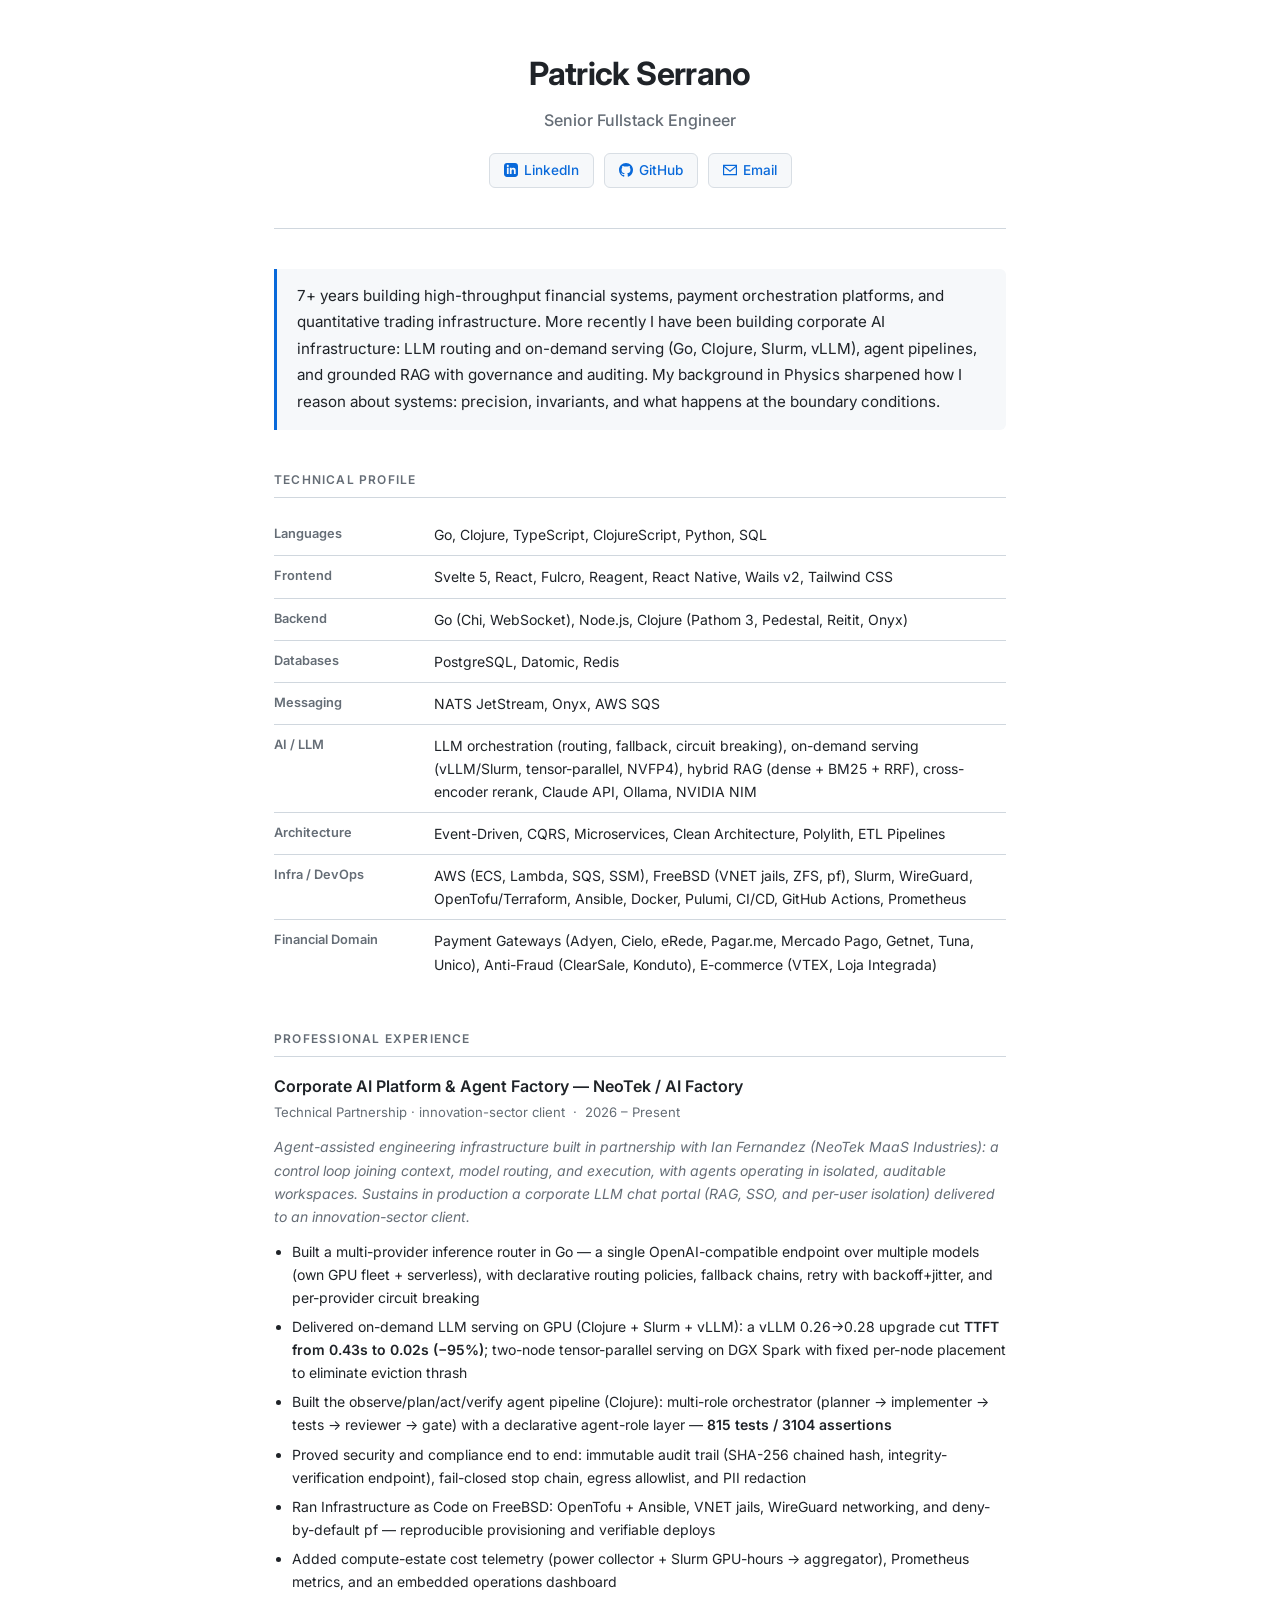
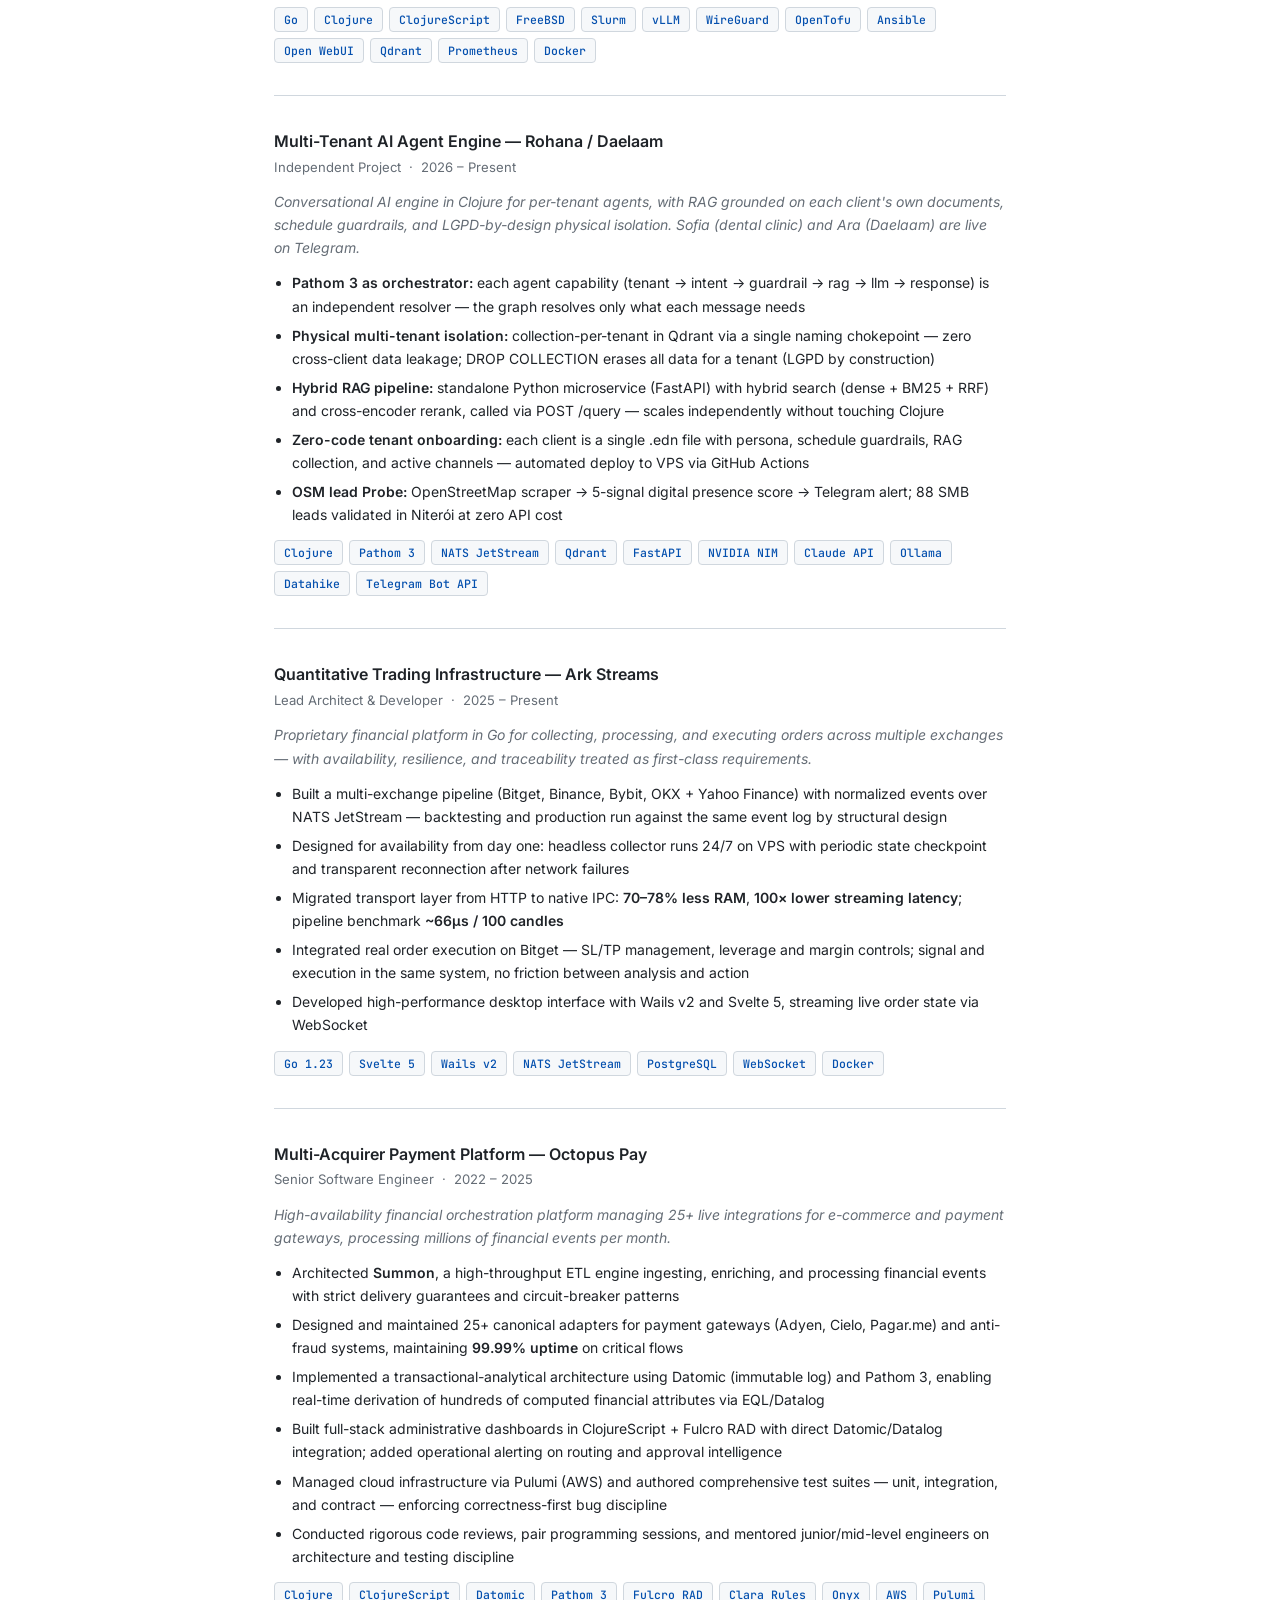
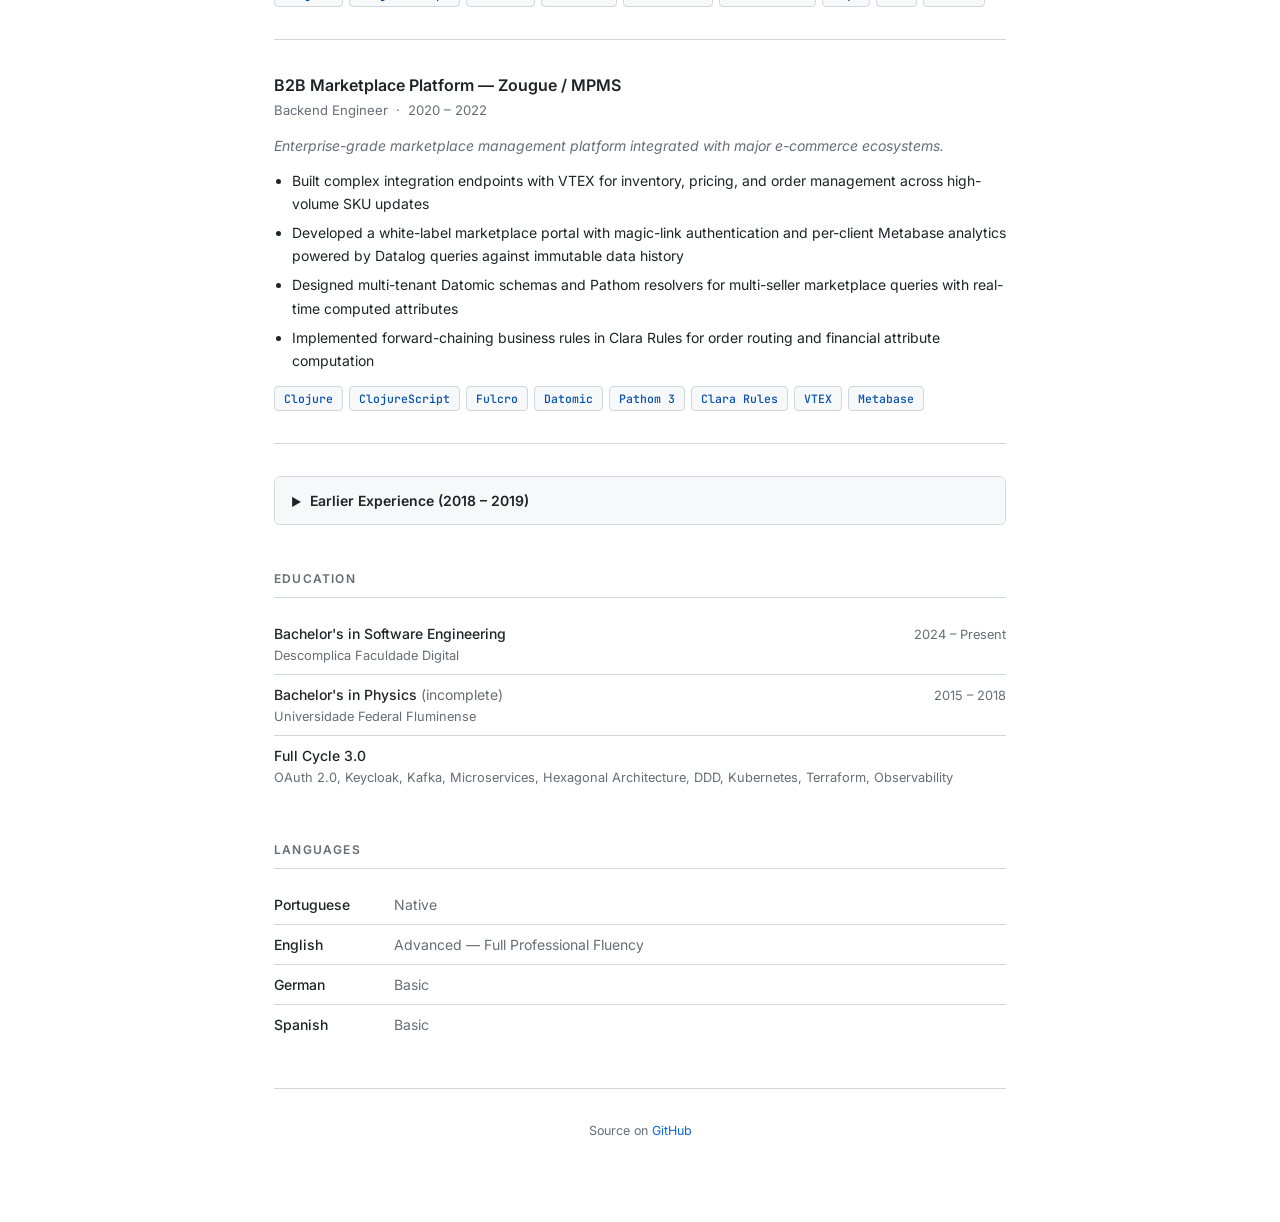
==== commit f4069f7a: "feat(cv): adiciona Rohana à versão web e checagem de consistência - resume.yaml: nova entrada Rohana" ====
--- a/index.html
+++ b/index.html
@@ -430,7 +430,34 @@
 
     <div class="entry">
       <div class="entry-header">
-        <div class="entry-title">Quantitative Trading Infrastructure — Ark Engine</div>
+        <div class="entry-title">Multi-Tenant AI Agent Engine — Rohana / Daelaam</div>
+        <div class="entry-meta">Independent Project &nbsp;·&nbsp; 2026 – Present</div>
+      </div>
+      <p class="entry-description">Conversational AI engine in Clojure for per-tenant agents, with RAG grounded on each client's own documents, schedule guardrails, and LGPD-by-design physical isolation. Sofia (dental clinic) and Ara (Daelaam) are live on Telegram.</p>
+      <ul>
+        <li><strong>Pathom 3 as orchestrator:</strong> each agent capability (tenant → intent → guardrail → rag → llm → response) is an independent resolver — the graph resolves only what each message needs</li>
+        <li><strong>Physical multi-tenant isolation:</strong> collection-per-tenant in Qdrant via a single naming chokepoint — zero cross-client data leakage; DROP COLLECTION erases all data for a tenant (LGPD by construction)</li>
+        <li><strong>Hybrid RAG pipeline:</strong> standalone Python microservice (FastAPI) with hybrid search (dense + BM25 + RRF) and cross-encoder rerank, called via POST /query — scales independently without touching Clojure</li>
+        <li><strong>Zero-code tenant onboarding:</strong> each client is a single .edn file with persona, schedule guardrails, RAG collection, and active channels — automated deploy to VPS via GitHub Actions</li>
+        <li><strong>OSM lead Probe:</strong> OpenStreetMap scraper → 5-signal digital presence score → Telegram alert; 88 SMB leads validated in Niterói at zero API cost</li>
+      </ul>
+      <div class="tags">
+        <span class="tag">Clojure</span>
+        <span class="tag">Pathom 3</span>
+        <span class="tag">NATS JetStream</span>
+        <span class="tag">Qdrant</span>
+        <span class="tag">FastAPI</span>
+        <span class="tag">NVIDIA NIM</span>
+        <span class="tag">Claude API</span>
+        <span class="tag">Ollama</span>
+        <span class="tag">Datahike</span>
+        <span class="tag">Telegram Bot API</span>
+      </div>
+    </div>
+
+    <div class="entry">
+      <div class="entry-header">
+        <div class="entry-title">Quantitative Trading Infrastructure — Ark Streams</div>
         <div class="entry-meta">Lead Architect &amp; Developer &nbsp;·&nbsp; 2025 – Present</div>
       </div>
       <p class="entry-description">Proprietary financial platform in Go for collecting, processing, and executing orders across multiple exchanges — with availability, resilience, and traceability treated as first-class requirements.</p>
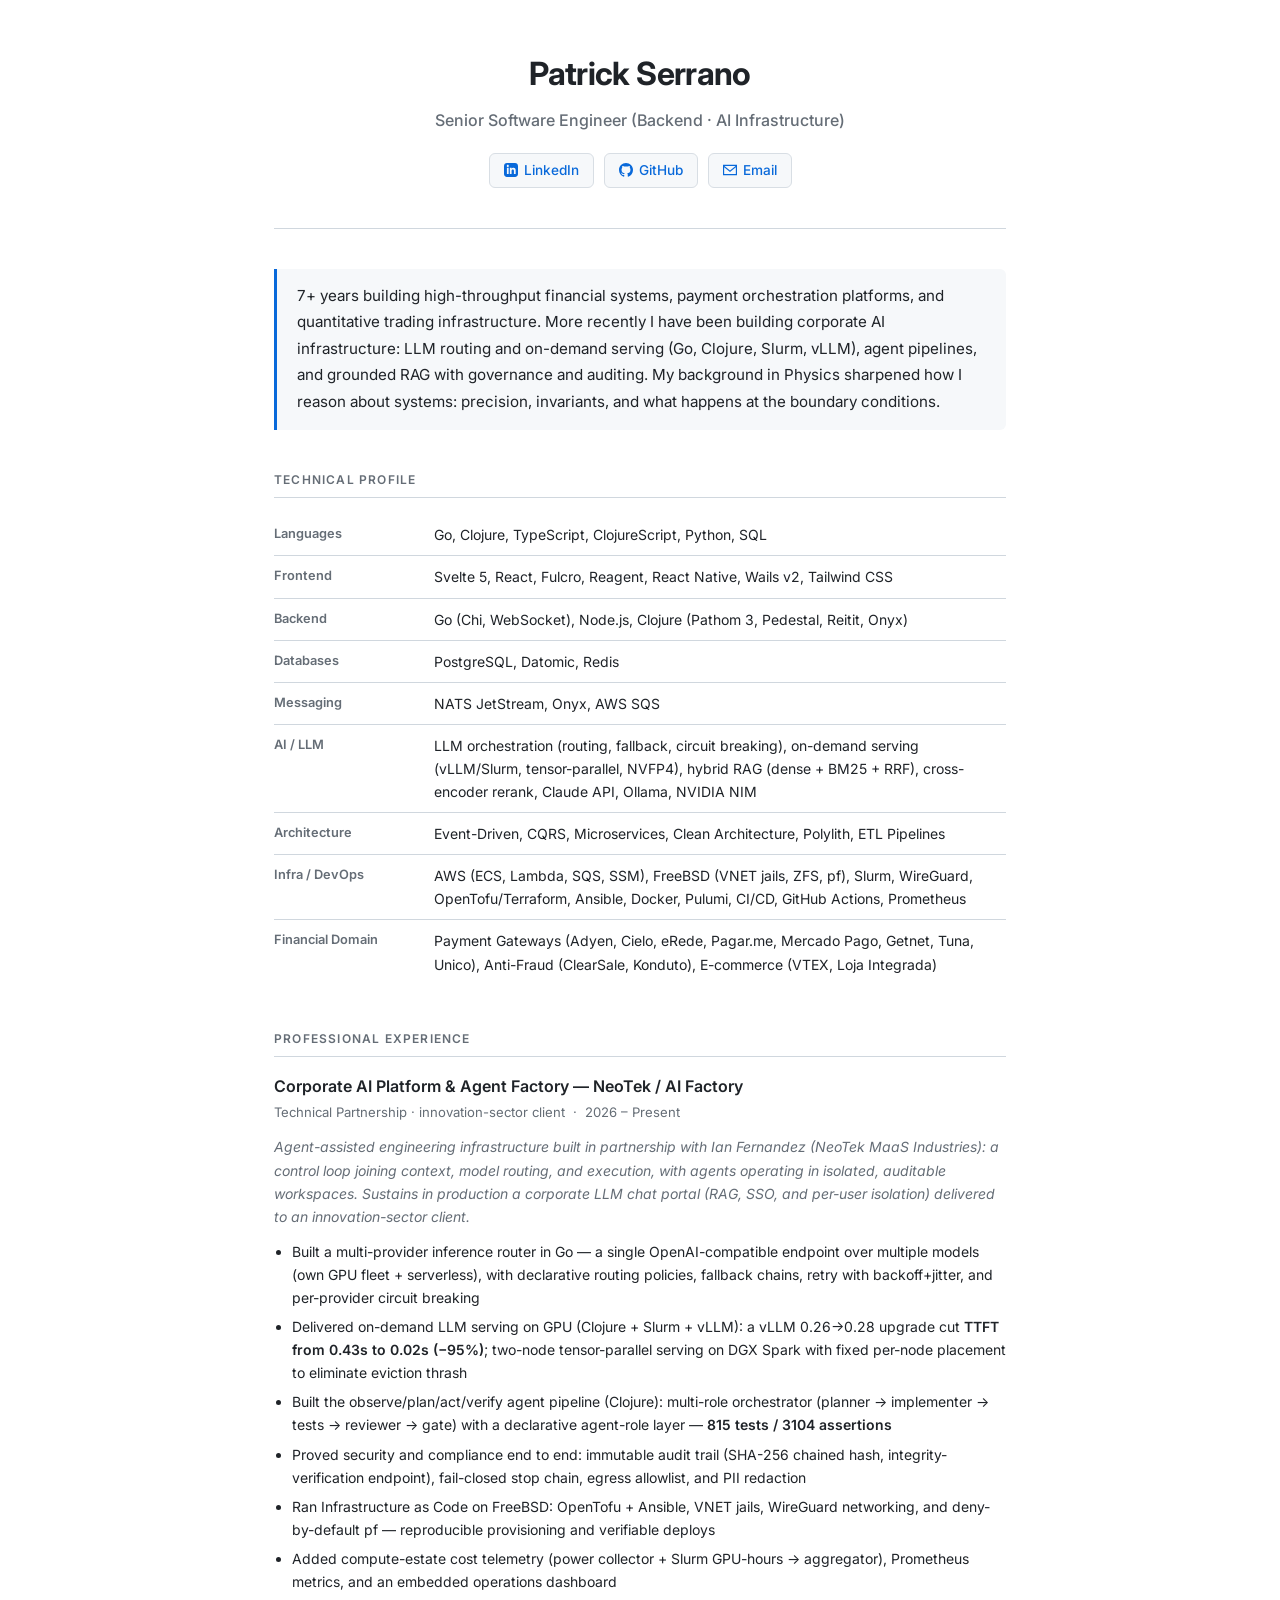
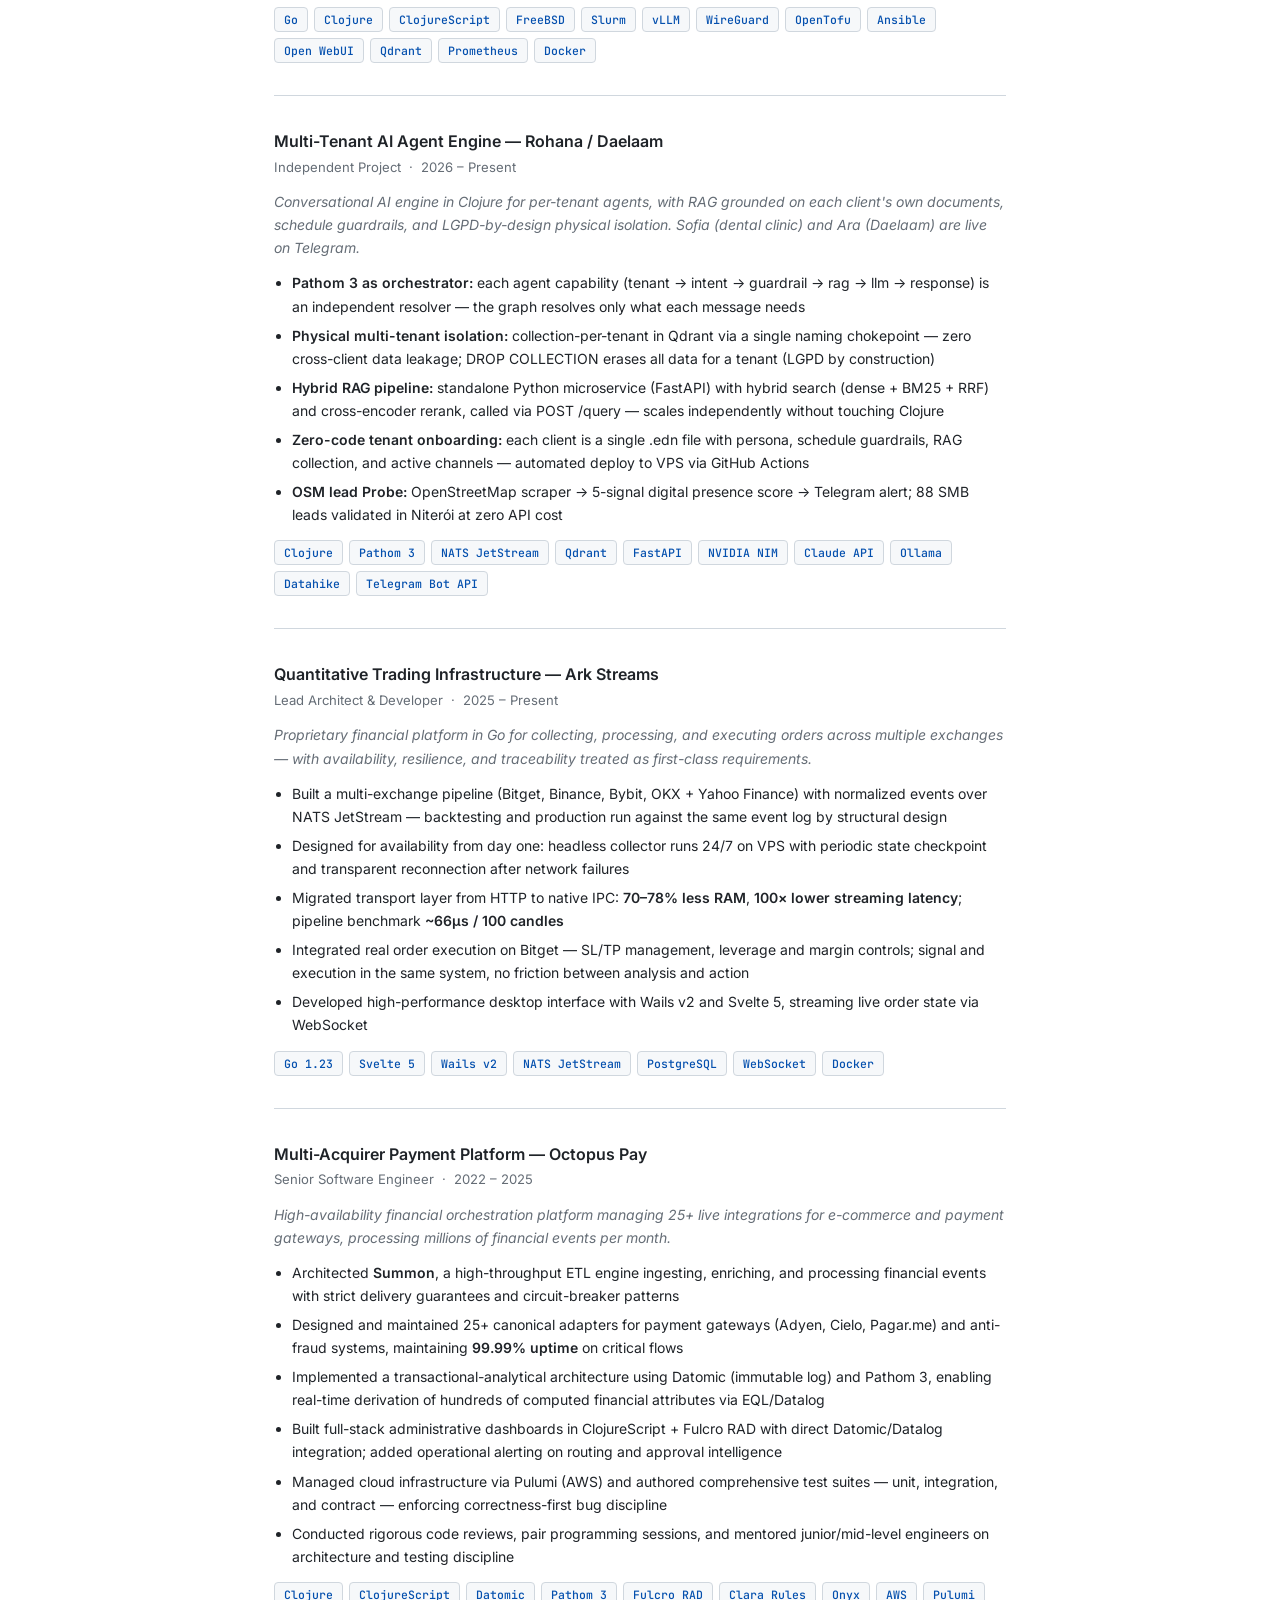
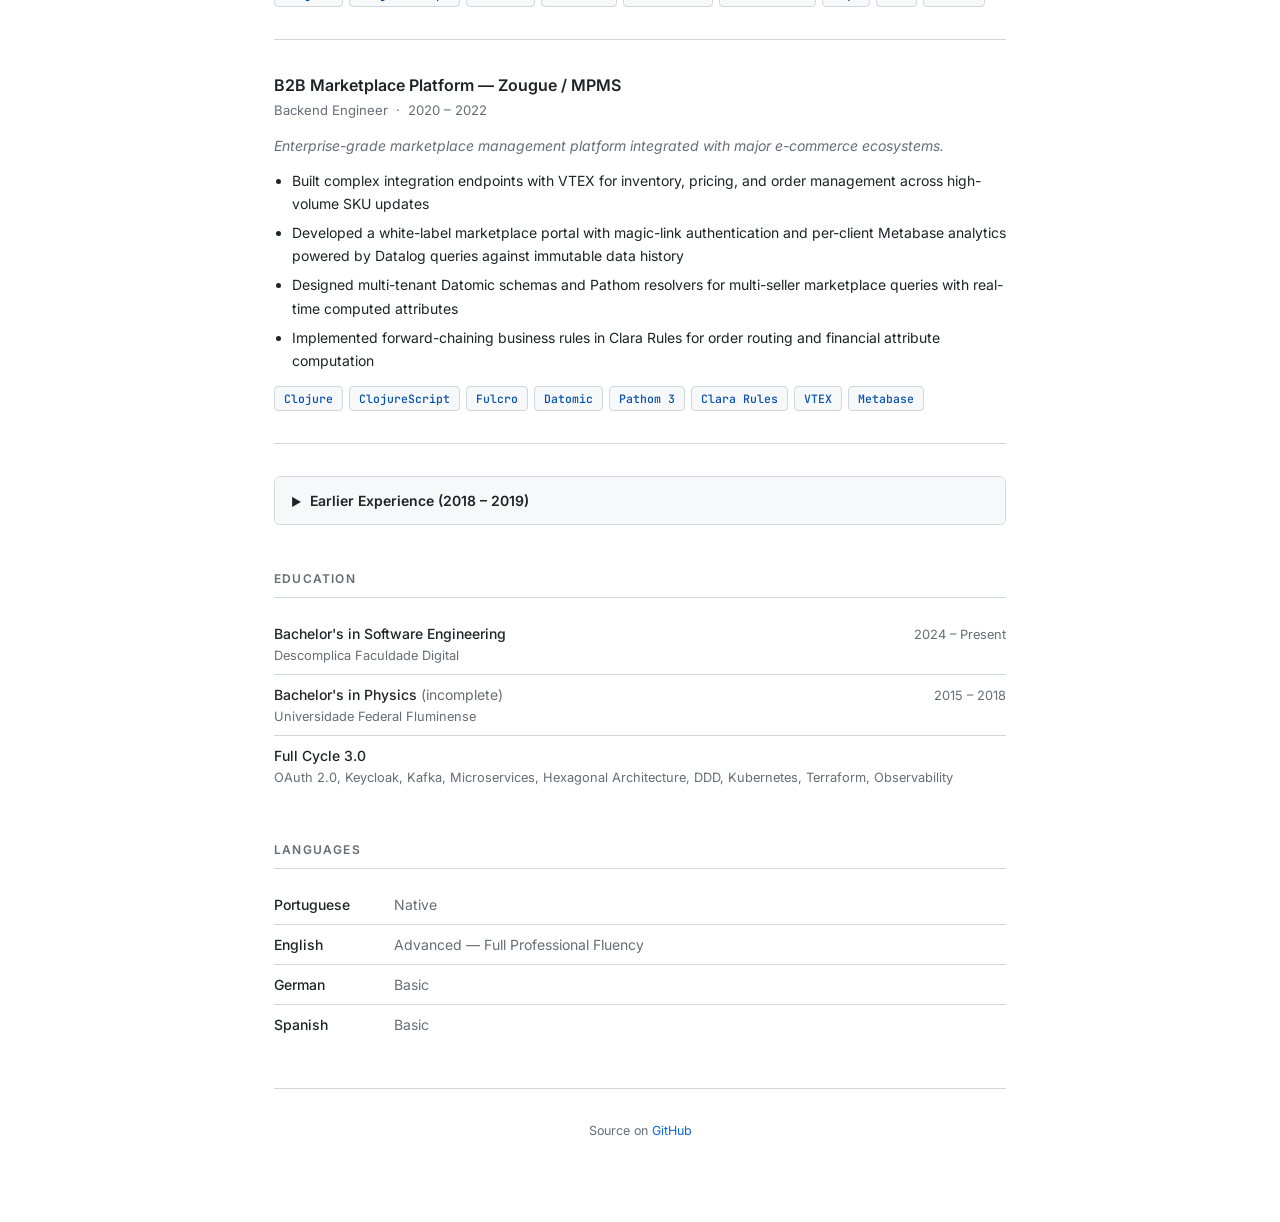
==== commit b3f055a0: "chore(cv): padroniza o título como Senior Software Engineer (Backend · AI Infrastructure) - _base PT" ====
--- a/index.html
+++ b/index.html
@@ -3,7 +3,7 @@
 <head>
   <meta charset="UTF-8" />
   <meta name="viewport" content="width=device-width, initial-scale=1.0" />
-  <title>Patrick Serrano — Senior Fullstack Engineer</title>
+  <title>Patrick Serrano — Senior Software Engineer (Backend · AI Infrastructure)</title>
   <link rel="preconnect" href="https://fonts.googleapis.com" />
   <link rel="preconnect" href="https://fonts.gstatic.com" crossorigin />
   <link href="https://fonts.googleapis.com/css2?family=Inter:wght@400;500;600;700&family=JetBrains+Mono:wght@400;500&display=swap" rel="stylesheet" />
@@ -355,7 +355,7 @@
   <!-- ── Header ── -->
   <header>
     <h1>Patrick Serrano</h1>
-    <p class="subtitle">Senior Fullstack Engineer</p>
+    <p class="subtitle">Senior Software Engineer (Backend · AI Infrastructure)</p>
     <nav class="header-links">
       <a href="https://linkedin.com/in/patrickcmserrano" target="_blank" rel="noopener">
         <svg width="14" height="14" viewBox="0 0 24 24" fill="currentColor"><path d="M19 0h-14c-2.761 0-5 2.239-5 5v14c0 2.761 2.239 5 5 5h14c2.762 0 5-2.239 5-5v-14c0-2.761-2.238-5-5-5zm-11 19h-3v-11h3v11zm-1.5-12.268c-.966 0-1.75-.79-1.75-1.764s.784-1.764 1.75-1.764 1.75.79 1.75 1.764-.783 1.764-1.75 1.764zm13.5 12.268h-3v-5.604c0-3.368-4-3.113-4 0v5.604h-3v-11h3v1.765c1.396-2.586 7-2.777 7 2.476v6.759z"/></svg>
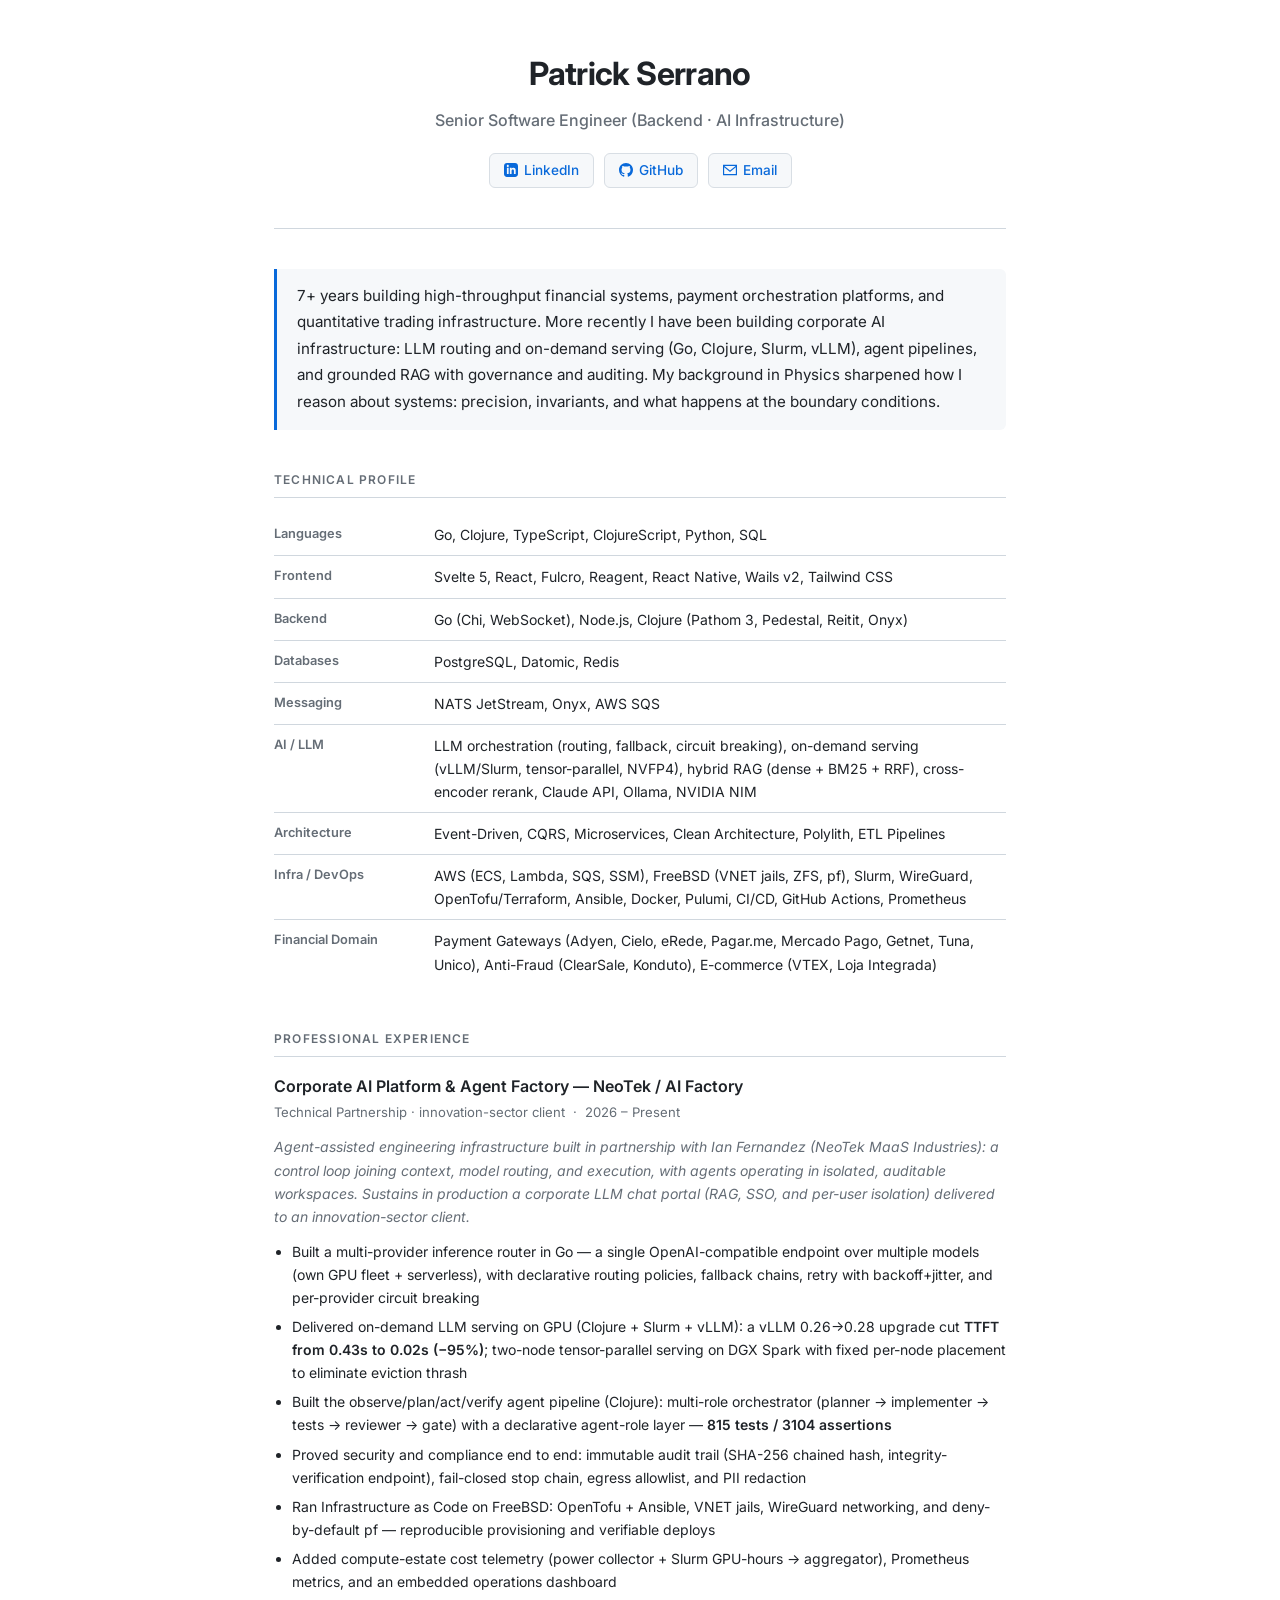
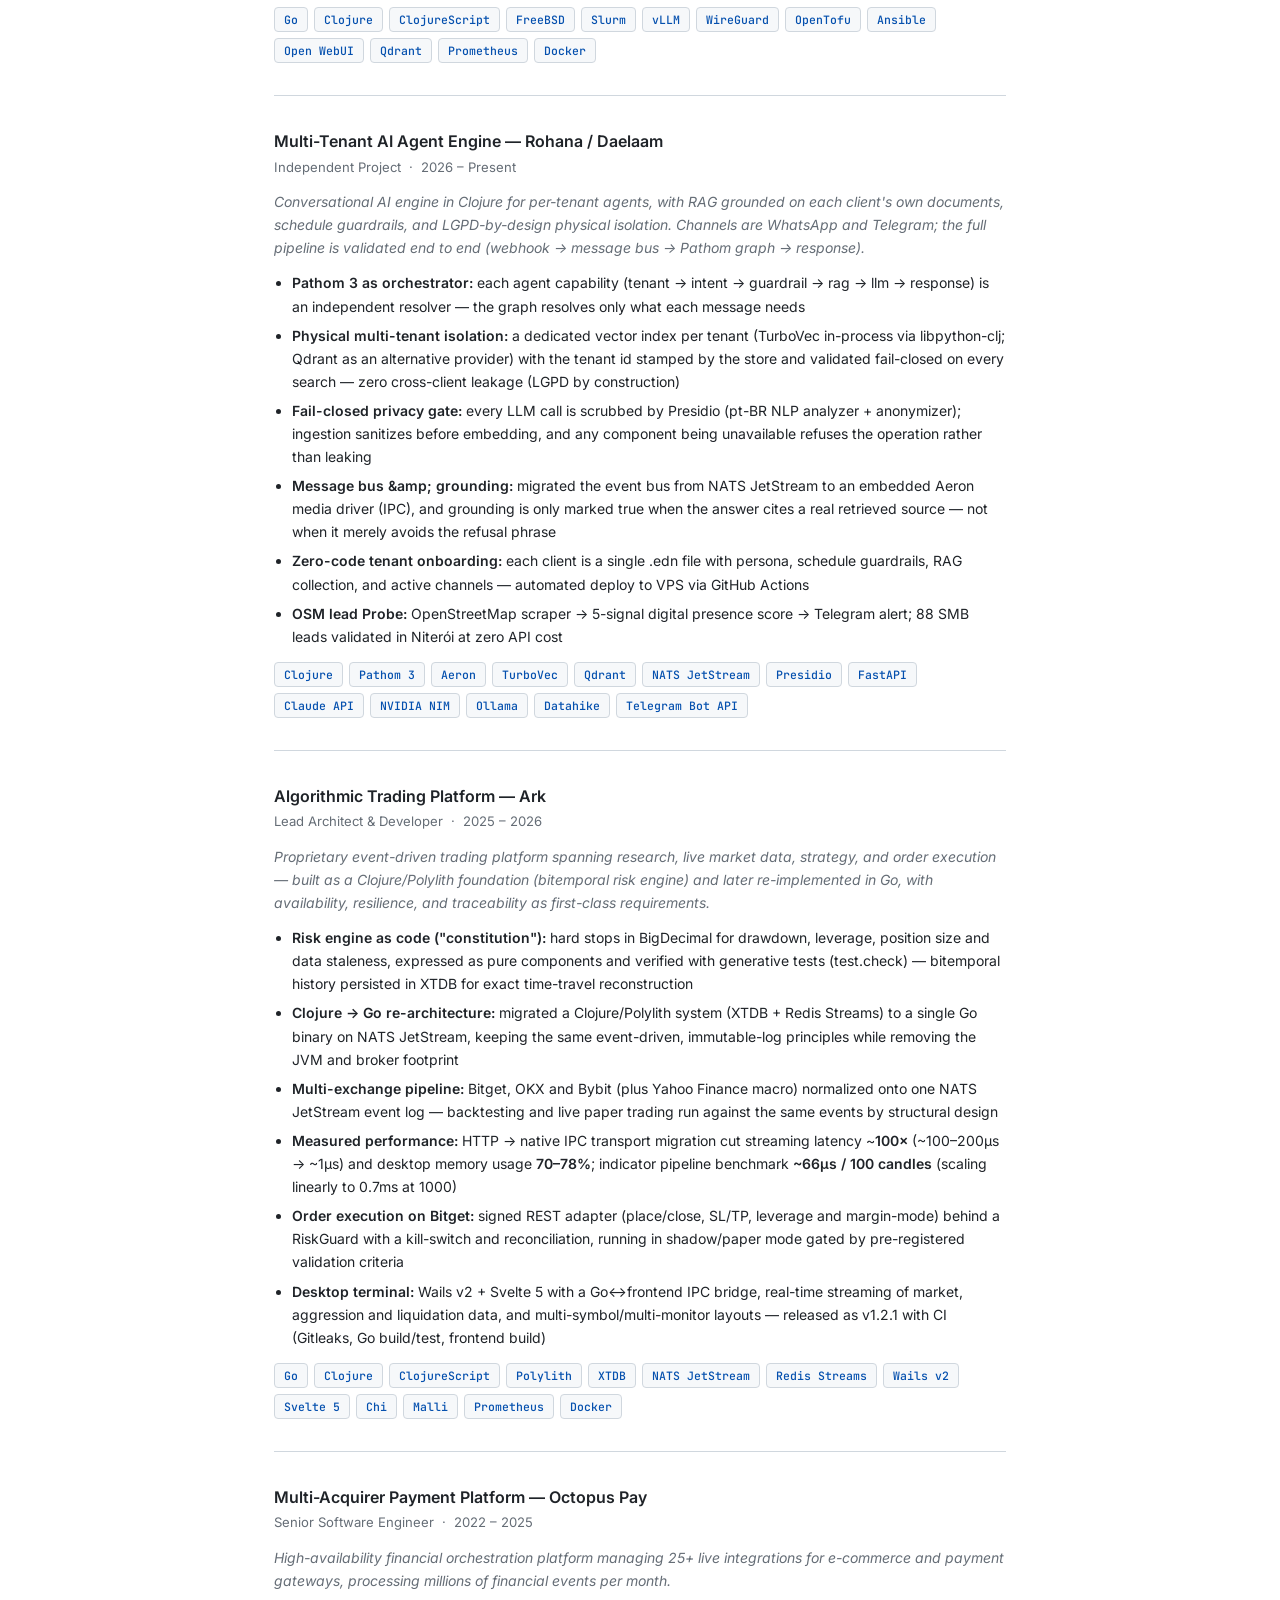
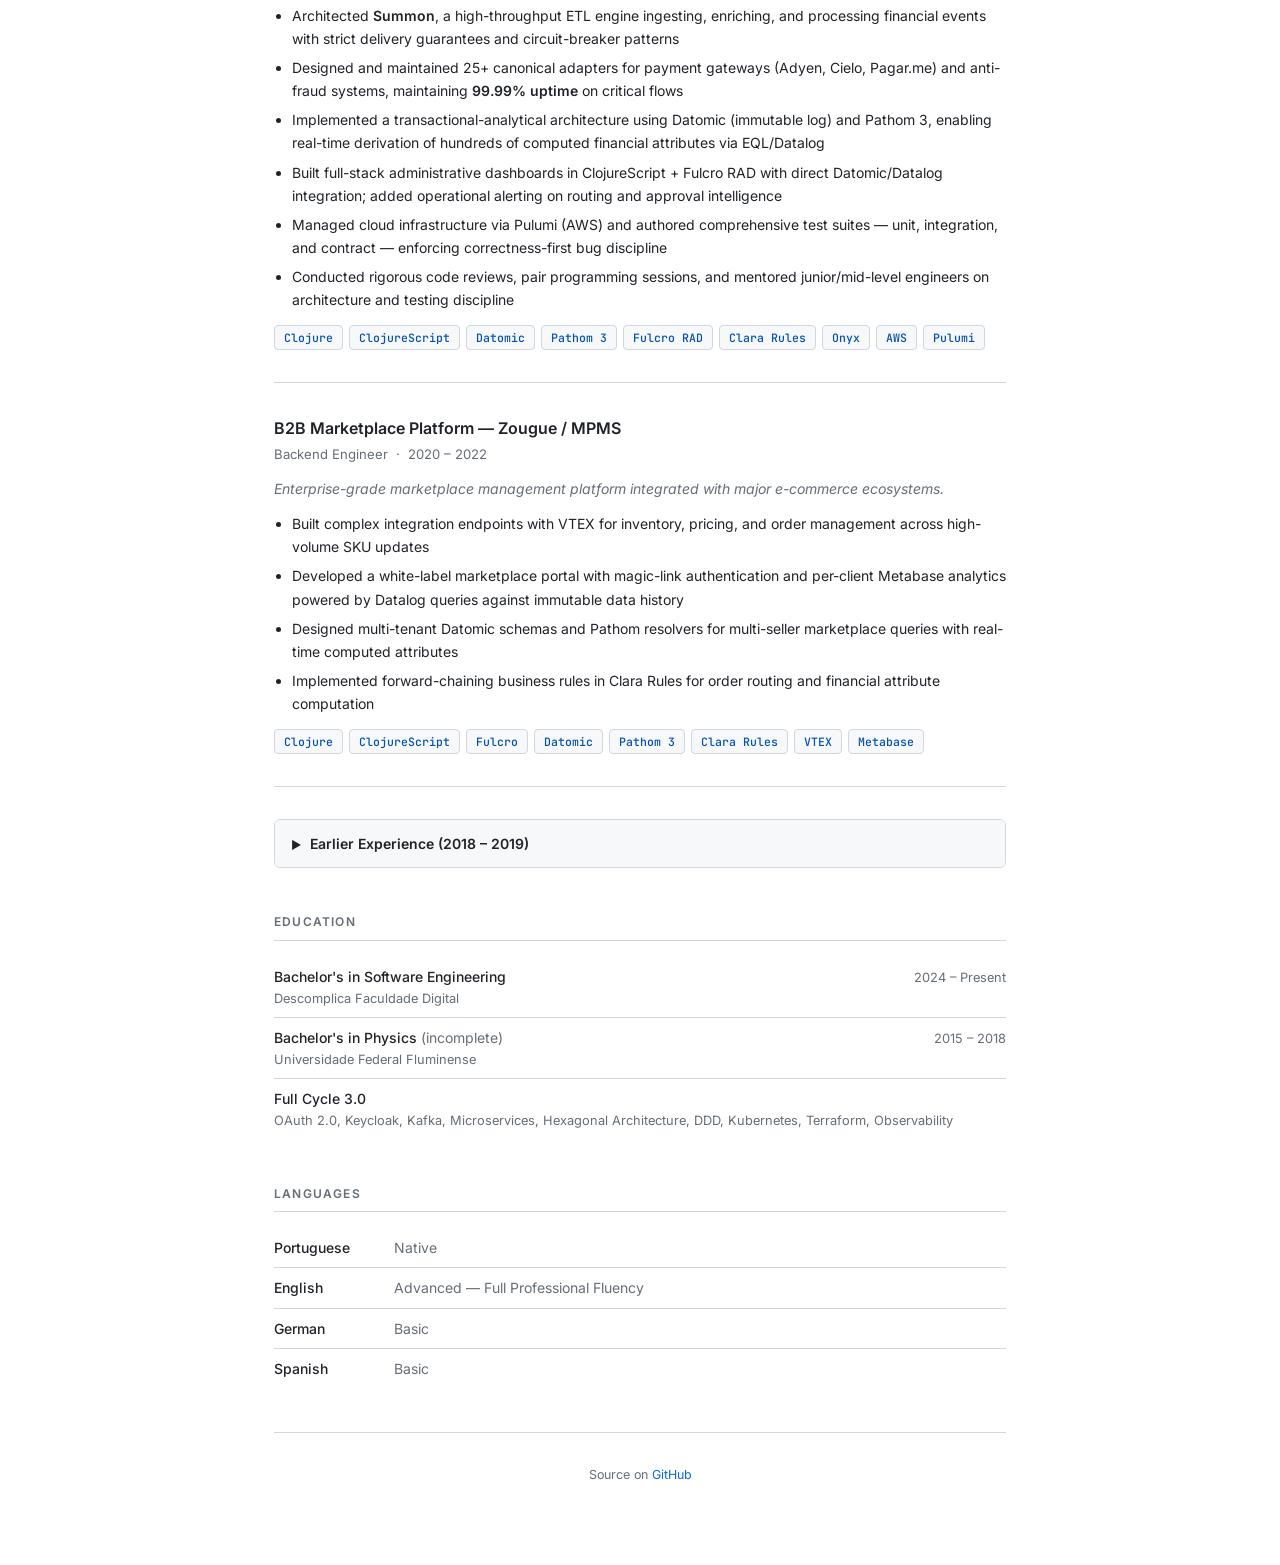
==== commit 201900e5: "fix(cv): alinha Ark e Rohana ao que os repositórios realmente mostram Ark: - período 2025 – 2026 (gi" ====
--- a/index.html
+++ b/index.html
@@ -433,22 +433,26 @@
         <div class="entry-title">Multi-Tenant AI Agent Engine — Rohana / Daelaam</div>
         <div class="entry-meta">Independent Project &nbsp;·&nbsp; 2026 – Present</div>
       </div>
-      <p class="entry-description">Conversational AI engine in Clojure for per-tenant agents, with RAG grounded on each client's own documents, schedule guardrails, and LGPD-by-design physical isolation. Sofia (dental clinic) and Ara (Daelaam) are live on Telegram.</p>
+      <p class="entry-description">Conversational AI engine in Clojure for per-tenant agents, with RAG grounded on each client's own documents, schedule guardrails, and LGPD-by-design physical isolation. Channels are WhatsApp and Telegram; the full pipeline is validated end to end (webhook → message bus → Pathom graph → response).</p>
       <ul>
         <li><strong>Pathom 3 as orchestrator:</strong> each agent capability (tenant → intent → guardrail → rag → llm → response) is an independent resolver — the graph resolves only what each message needs</li>
-        <li><strong>Physical multi-tenant isolation:</strong> collection-per-tenant in Qdrant via a single naming chokepoint — zero cross-client data leakage; DROP COLLECTION erases all data for a tenant (LGPD by construction)</li>
-        <li><strong>Hybrid RAG pipeline:</strong> standalone Python microservice (FastAPI) with hybrid search (dense + BM25 + RRF) and cross-encoder rerank, called via POST /query — scales independently without touching Clojure</li>
+        <li><strong>Physical multi-tenant isolation:</strong> a dedicated vector index per tenant (TurboVec in-process via libpython-clj; Qdrant as an alternative provider) with the tenant id stamped by the store and validated fail-closed on every search — zero cross-client leakage (LGPD by construction)</li>
+        <li><strong>Fail-closed privacy gate:</strong> every LLM call is scrubbed by Presidio (pt-BR NLP analyzer + anonymizer); ingestion sanitizes before embedding, and any component being unavailable refuses the operation rather than leaking</li>
+        <li><strong>Message bus &amp;amp; grounding:</strong> migrated the event bus from NATS JetStream to an embedded Aeron media driver (IPC), and grounding is only marked true when the answer cites a real retrieved source — not when it merely avoids the refusal phrase</li>
         <li><strong>Zero-code tenant onboarding:</strong> each client is a single .edn file with persona, schedule guardrails, RAG collection, and active channels — automated deploy to VPS via GitHub Actions</li>
         <li><strong>OSM lead Probe:</strong> OpenStreetMap scraper → 5-signal digital presence score → Telegram alert; 88 SMB leads validated in Niterói at zero API cost</li>
       </ul>
       <div class="tags">
         <span class="tag">Clojure</span>
         <span class="tag">Pathom 3</span>
+        <span class="tag">Aeron</span>
+        <span class="tag">TurboVec</span>
+        <span class="tag">Qdrant</span>
         <span class="tag">NATS JetStream</span>
-        <span class="tag">Qdrant</span>
+        <span class="tag">Presidio</span>
         <span class="tag">FastAPI</span>
+        <span class="tag">Claude API</span>
         <span class="tag">NVIDIA NIM</span>
-        <span class="tag">Claude API</span>
         <span class="tag">Ollama</span>
         <span class="tag">Datahike</span>
         <span class="tag">Telegram Bot API</span>
@@ -457,24 +461,31 @@
 
     <div class="entry">
       <div class="entry-header">
-        <div class="entry-title">Quantitative Trading Infrastructure — Ark Streams</div>
-        <div class="entry-meta">Lead Architect &amp; Developer &nbsp;·&nbsp; 2025 – Present</div>
-      </div>
-      <p class="entry-description">Proprietary financial platform in Go for collecting, processing, and executing orders across multiple exchanges — with availability, resilience, and traceability treated as first-class requirements.</p>
+        <div class="entry-title">Algorithmic Trading Platform — Ark</div>
+        <div class="entry-meta">Lead Architect &amp; Developer &nbsp;·&nbsp; 2025 – 2026</div>
+      </div>
+      <p class="entry-description">Proprietary event-driven trading platform spanning research, live market data, strategy, and order execution — built as a Clojure/Polylith foundation (bitemporal risk engine) and later re-implemented in Go, with availability, resilience, and traceability as first-class requirements.</p>
       <ul>
-        <li>Built a multi-exchange pipeline (Bitget, Binance, Bybit, OKX + Yahoo Finance) with normalized events over NATS JetStream — backtesting and production run against the same event log by structural design</li>
-        <li>Designed for availability from day one: headless collector runs 24/7 on VPS with periodic state checkpoint and transparent reconnection after network failures</li>
-        <li>Migrated transport layer from HTTP to native IPC: <strong>70–78% less RAM</strong>, <strong>100× lower streaming latency</strong>; pipeline benchmark <strong>~66µs / 100 candles</strong></li>
-        <li>Integrated real order execution on Bitget — SL/TP management, leverage and margin controls; signal and execution in the same system, no friction between analysis and action</li>
-        <li>Developed high-performance desktop interface with Wails v2 and Svelte 5, streaming live order state via WebSocket</li>
+        <li><strong>Risk engine as code ("constitution"):</strong> hard stops in BigDecimal for drawdown, leverage, position size and data staleness, expressed as pure components and verified with generative tests (test.check) — bitemporal history persisted in XTDB for exact time-travel reconstruction</li>
+        <li><strong>Clojure → Go re-architecture:</strong> migrated a Clojure/Polylith system (XTDB + Redis Streams) to a single Go binary on NATS JetStream, keeping the same event-driven, immutable-log principles while removing the JVM and broker footprint</li>
+        <li><strong>Multi-exchange pipeline:</strong> Bitget, OKX and Bybit (plus Yahoo Finance macro) normalized onto one NATS JetStream event log — backtesting and live paper trading run against the same events by structural design</li>
+        <li><strong>Measured performance:</strong> HTTP → native IPC transport migration cut streaming latency ~<strong>100×</strong> (~100–200µs → ~1µs) and desktop memory usage <strong>70–78%</strong>; indicator pipeline benchmark <strong>~66µs / 100 candles</strong> (scaling linearly to 0.7ms at 1000)</li>
+        <li><strong>Order execution on Bitget:</strong> signed REST adapter (place/close, SL/TP, leverage and margin-mode) behind a RiskGuard with a kill-switch and reconciliation, running in shadow/paper mode gated by pre-registered validation criteria</li>
+        <li><strong>Desktop terminal:</strong> Wails v2 + Svelte 5 with a Go↔frontend IPC bridge, real-time streaming of market, aggression and liquidation data, and multi-symbol/multi-monitor layouts — released as v1.2.1 with CI (Gitleaks, Go build/test, frontend build)</li>
       </ul>
       <div class="tags">
-        <span class="tag">Go 1.23</span>
+        <span class="tag">Go</span>
+        <span class="tag">Clojure</span>
+        <span class="tag">ClojureScript</span>
+        <span class="tag">Polylith</span>
+        <span class="tag">XTDB</span>
+        <span class="tag">NATS JetStream</span>
+        <span class="tag">Redis Streams</span>
+        <span class="tag">Wails v2</span>
         <span class="tag">Svelte 5</span>
-        <span class="tag">Wails v2</span>
-        <span class="tag">NATS JetStream</span>
-        <span class="tag">PostgreSQL</span>
-        <span class="tag">WebSocket</span>
+        <span class="tag">Chi</span>
+        <span class="tag">Malli</span>
+        <span class="tag">Prometheus</span>
         <span class="tag">Docker</span>
       </div>
     </div>
